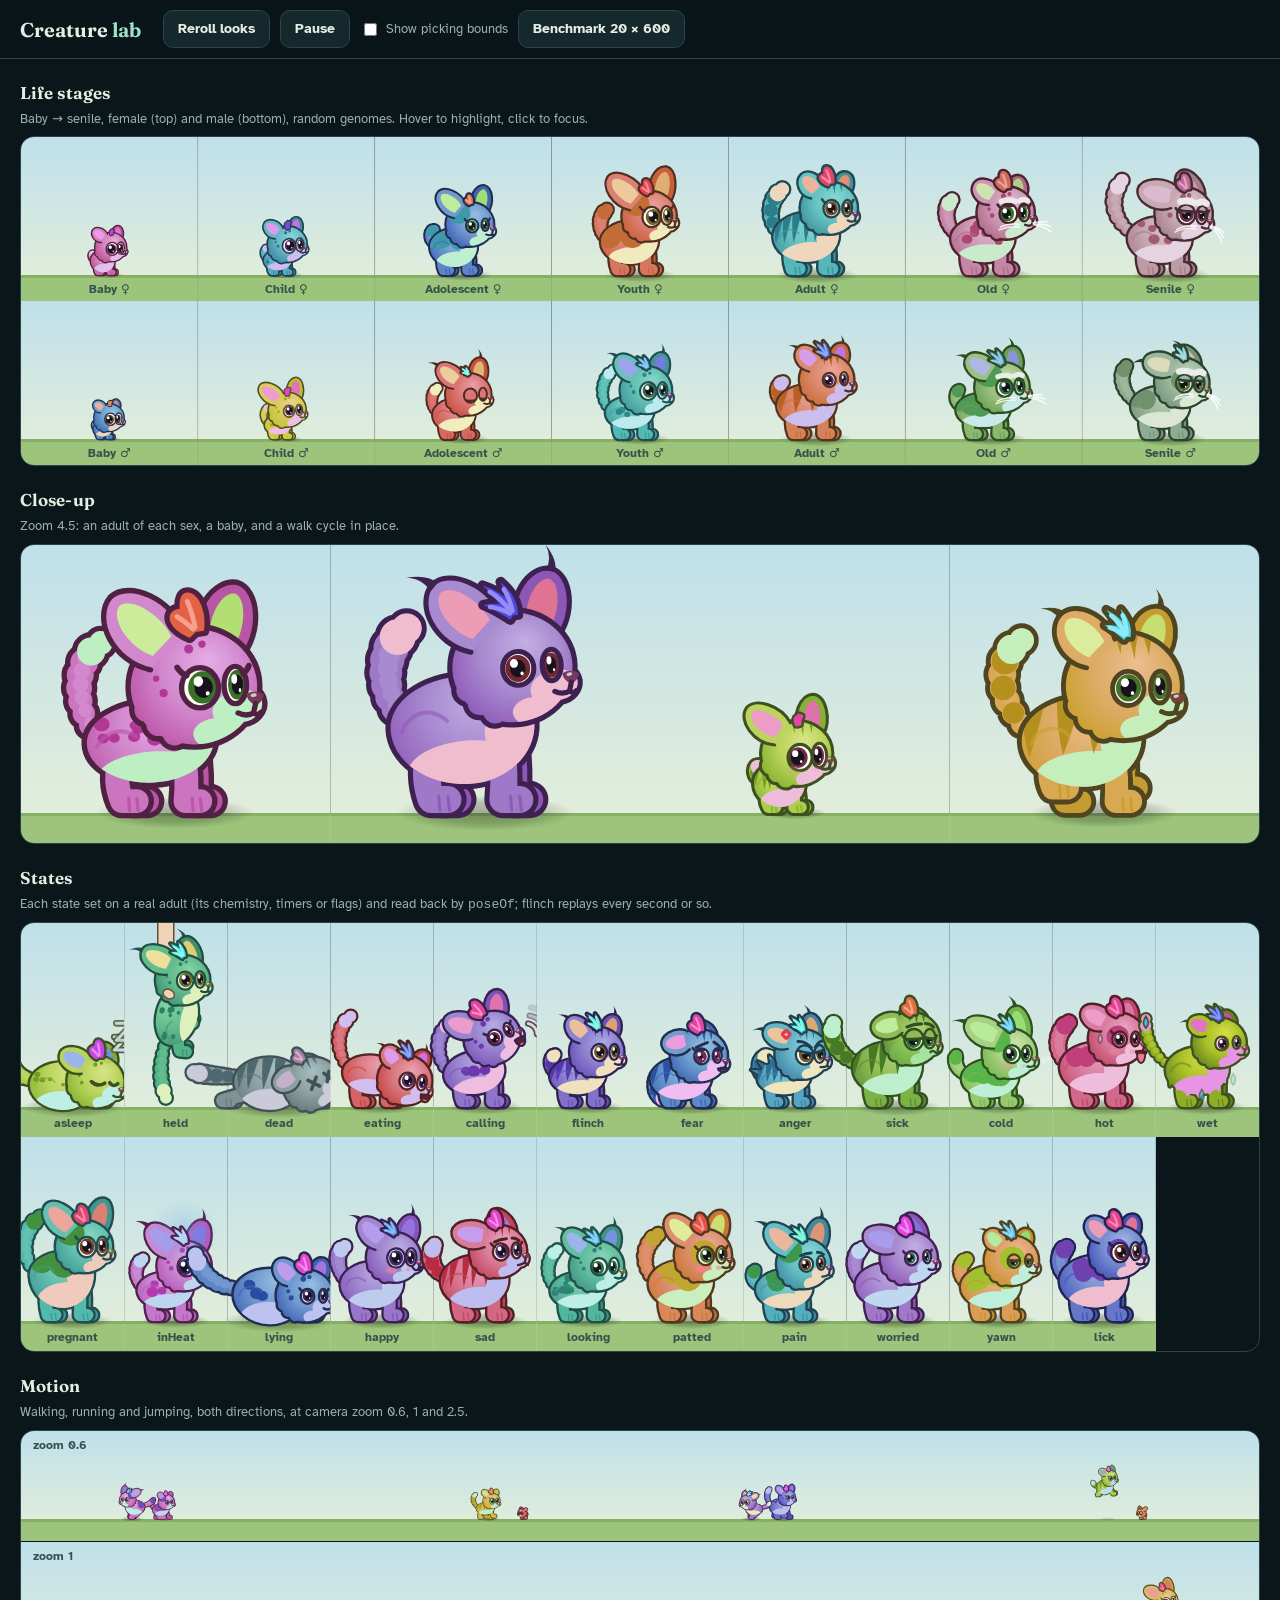
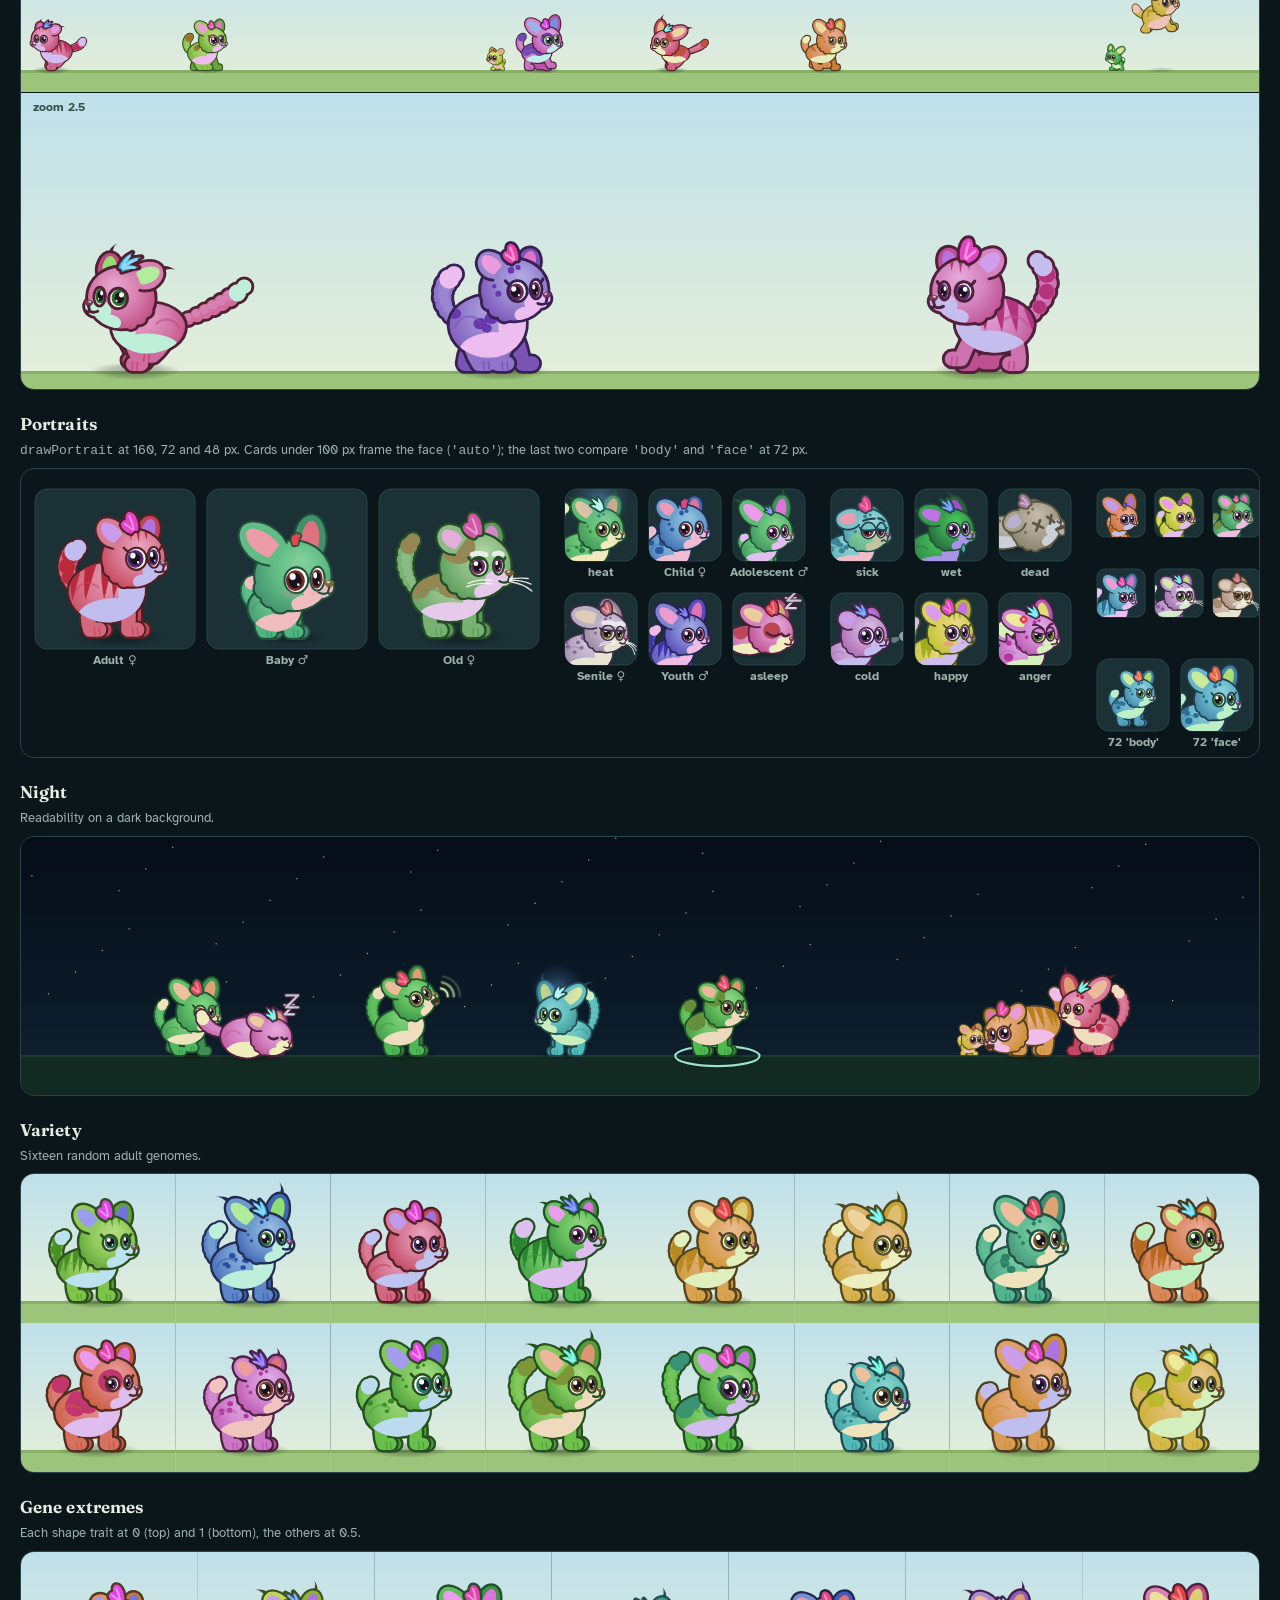
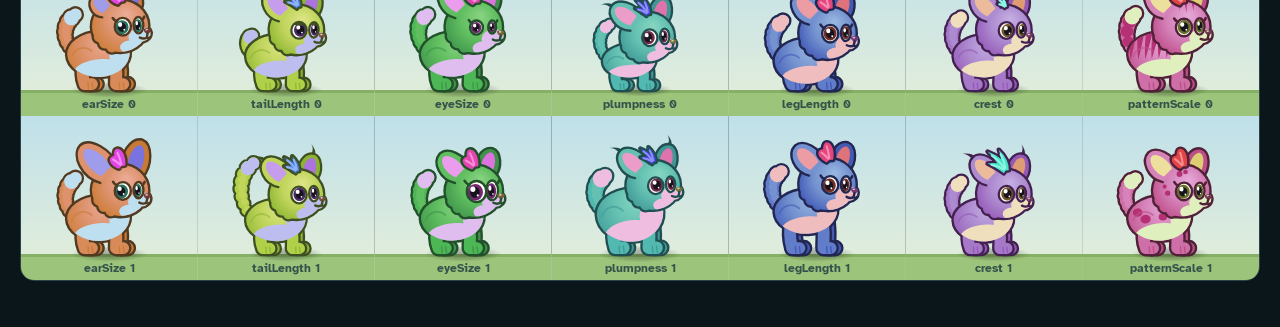
==== dev/creature-lab.html @ 2ae12dba "Run the dev labs on the game's own world, creatures and scripts, and delete the mock world and mock " ====
<!DOCTYPE html>
<html lang="en">
<head>
  <meta charset="UTF-8" />
  <meta name="viewport" content="width=device-width, initial-scale=1" />
  <title>Creature lab · SynapseCore</title>
  <link rel="preconnect" href="https://fonts.googleapis.com">
  <link rel="preconnect" href="https://fonts.gstatic.com" crossorigin>
  <link href="https://fonts.googleapis.com/css2?family=Atkinson+Hyperlegible:wght@400;700&family=Fraunces:opsz,wght@9..144,500;9..144,650&display=swap" rel="stylesheet">
  <link rel="stylesheet" href="../styles/app.css">
  <style>
    /* The app locks the page to the viewport; the lab scrolls */
    html, body { height: auto; }
    body { display: block; overflow: auto; padding: 0 0 48px; }
    .lab-head { position: sticky; top: 0; z-index: 5; display: flex; align-items: center; gap: 10px; flex-wrap: wrap;
      padding: 10px 20px; background: rgba(10, 22, 25, 0.94); border-bottom: 1px solid var(--line); }
    .lab-head h1 { font-family: var(--display); font-weight: 650; font-size: 20px; margin: 0 12px 0 0; }
    .lab-head h1 span { color: var(--accent); }
    .lab-head label { display: flex; align-items: center; gap: 6px; font-size: 13px; color: var(--muted); }
    #benchOut { font: 12.5px/1.3 var(--mono); color: var(--accent); }
    main { max-width: 1400px; margin: 0 auto; padding: 0 20px; }
    section { margin-top: 22px; }
    section h2 { font-size: 17px; margin-bottom: 4px; }
    section p { margin: 0 0 8px; color: var(--muted); font-size: 13px; }
    canvas.scene { display: block; width: 100%; border-radius: var(--r-md); border: 1px solid var(--line); touch-action: none; }
    #stages { height: 330px; }
    #closeup { height: 300px; }
    #states { height: 430px; }
    #motion { height: 560px; }
    #portraits { height: 290px; }
    #night { height: 260px; }
    #variety { height: 300px; }
    #extremes { height: 330px; }
  </style>
</head>
<body>
  <header class="lab-head">
    <h1>Creature <span>lab</span></h1>
    <button class="btn" id="rerollBtn">Reroll looks</button>
    <button class="btn" id="pauseBtn" aria-pressed="false">Pause</button>
    <label><input type="checkbox" id="boundsChk"> Show picking bounds</label>
    <button class="btn" id="benchBtn">Benchmark 20 × 600</button>
    <span id="benchOut"></span>
  </header>
  <main>
    <section>
      <h2>Life stages</h2>
      <p>Baby → senile, female (top) and male (bottom), random genomes. Hover to highlight, click to focus.</p>
      <canvas class="scene" id="stages"></canvas>
    </section>
    <section>
      <h2>Close-up</h2>
      <p>Zoom 4.5: an adult of each sex, a baby, and a walk cycle in place.</p>
      <canvas class="scene" id="closeup"></canvas>
    </section>
    <section>
      <h2>States</h2>
      <p>Each state set on a real adult (its chemistry, timers or flags) and read back by <code>poseOf</code>; flinch replays every second or so.</p>
      <canvas class="scene" id="states"></canvas>
    </section>
    <section>
      <h2>Motion</h2>
      <p>Walking, running and jumping, both directions, at camera zoom 0.6, 1 and 2.5.</p>
      <canvas class="scene" id="motion"></canvas>
    </section>
    <section>
      <h2>Portraits</h2>
      <p><code>drawPortrait</code> at 160, 72 and 48 px. Cards under 100 px frame the face (<code>'auto'</code>); the last two compare <code>'body'</code> and <code>'face'</code> at 72 px.</p>
      <canvas class="scene" id="portraits"></canvas>
    </section>
    <section>
      <h2>Night</h2>
      <p>Readability on a dark background.</p>
      <canvas class="scene" id="night"></canvas>
    </section>
    <section>
      <h2>Variety</h2>
      <p>Sixteen random adult genomes.</p>
      <canvas class="scene" id="variety"></canvas>
    </section>
    <section>
      <h2>Gene extremes</h2>
      <p>Each shape trait at 0 (top) and 1 (bottom), the others at 0.5.</p>
      <canvas class="scene" id="extremes"></canvas>
    </section>
  </main>

  <!-- The same src/ scripts as index.html, in the same order (keep the two lists in step); the lab
       needs none of the ui scripts -->
  <script src="../src/core/evo.js"></script>
  <script src="../src/core/clock.js"></script>
  <script src="../src/core/diffusion.js"></script>
  <script src="../src/sim/constants.js"></script>
  <script src="../src/sim/genome.js"></script>
  <script src="../src/sim/biochem.js"></script>
  <script src="../src/sim/brain.js"></script>
  <script src="../src/sim/founder.js"></script>
  <script src="../src/sim/founder-brain.js"></script>
  <script src="../src/sim/founder-chem.js"></script>
  <script src="../src/sim/creature.js"></script>
  <script src="../src/sim/world.js"></script>
  <script src="../src/audio/synth.js"></script>
  <script src="../src/render/theme.js"></script>
  <script src="../src/render/canvas.js"></script>
  <script src="../src/render/pose.js"></script>
  <script src="../src/render/creature-art.js"></script>
  <script src="../src/render/season.js"></script>
  <script src="../src/render/sky.js"></script>
  <script src="../src/render/item-art.js"></script>
  <script src="../src/render/painters/palette.js"></script>
  <script src="../src/render/painters/terrain.js"></script>
  <script src="../src/render/painters/plants.js"></script>
  <script src="../src/render/painters/rocks.js"></script>
  <script src="../src/render/water.js"></script>
  <script src="../src/render/weather.js"></script>
  <script src="../src/render/hand-art.js"></script>
  <script src="../src/render/cues.js"></script>
  <script src="../src/render/world-view.js"></script>
  <script src="../src/render/brain-view.js"></script>
  <script src="creature-lab.js"></script>
</body>
</html>
---- styles/app.css ----
/* ===== Tokens: colour always means the same thing (map, bars, brain) =====
   The canvas renderers read these same variables at start-up (Evo.theme), so a colour
   changed here changes everywhere. */
:root {
  --pond: #0f1e22; --pond-deep: #0a1619; --panel: #15282c; --panel-raised: #1b3136;
  --line: #29444a; --text: #e6ede3; --muted: #9ab0aa; --faint: #6b837e; --accent: #9be3c8;
  --fruit: #f0605d; --grain: #e8a33d; --water: #3fc1d9; --protein: #7bc96f; --fat: #d9b26a;
  --grub: #d9c38a; --carrion: #8f8a84; --mimic-spot: #581c87; --alarm: #fb923c;
  --energy: #f5c542; --toxin: #a77bf3; --injury: #e86fa8; --joy: #ffb86b; --stress: #f0607a;
  --bored: #7aa7f0; --female: #ec6fa8; --male: #6aa8f0; --gas: #e2e8f0; --pulse: #fde68a; --copy: #c4b5fd;
  --ui: 'Atkinson Hyperlegible', system-ui, -apple-system, 'Segoe UI', sans-serif;
  --display: 'Fraunces', Georgia, 'Times New Roman', serif;
  --mono: ui-monospace, 'SF Mono', Menlo, Consolas, monospace;
  --lab-w: clamp(380px, 34vw, 520px); --peek: 70px; --lab-anim: .34s; --ease: cubic-bezier(.22,.8,.24,1);
  --r-sm: 8px; --r-md: 14px;
  padding-top: env(safe-area-inset-top, 0px); padding-bottom: env(safe-area-inset-bottom, 0px); background: var(--pond-deep);
}
* { box-sizing: border-box; }
html { height: 100%; scroll-padding-top: env(safe-area-inset-top, 0px); }
body { height: 100%; margin: 0; display: flex; flex-direction: column; overflow: hidden;
  background: var(--pond-deep); color: var(--text); font: 400 14px/1.45 var(--ui); -webkit-font-smoothing: antialiased; }
button { font: inherit; color: inherit; background: none; border: 0; cursor: pointer; }
button:focus-visible, [tabindex]:focus-visible { outline: 2px solid var(--accent); outline-offset: 2px; }
h2, h3 { font-family: var(--display); font-weight: 650; margin: 0; letter-spacing: 0.005em; }
.muted { color: var(--muted); }
.hidden { display: none !important; }

/* ===== Header ===== */
.topbar { height: 50px; flex: 0 0 auto; display: flex; align-items: center; gap: 12px; padding: 0 14px;
  background: var(--pond-deep); border-bottom: 1px solid var(--line); }
.wordmark { font-family: var(--display); font-weight: 650; font-size: 21px; letter-spacing: 0.01em; white-space: nowrap; }
.wordmark span { color: var(--accent); }
.status { display: flex; gap: 6px; margin-left: auto; overflow: hidden; }
.chip { font-size: 12.5px; padding: 3px 9px; border-radius: 999px; background: var(--panel); border: 1px solid var(--line); white-space: nowrap; color: var(--muted); }
.chip b { color: var(--text); font-weight: 700; }
.icon-btn { width: 38px; height: 38px; border-radius: 10px; display: grid; place-items: center; font-size: 17px; }
.icon-btn:hover { background: var(--panel); }

/* ===== Stage: the map always fills it; the lab docks, slides or sheets ===== */
#stage { position: relative; flex: 1 1 auto; min-height: 0; display: flex; overflow: hidden; }
#arena { position: relative; flex: 1 1 auto; min-width: 0; min-height: 0; overflow: hidden; background: #0b1a24; }
#worldCanvas { position: absolute; inset: 0; width: 100%; height: 100%; display: block; touch-action: none; cursor: none; }
@media (hover: none) { #worldCanvas { cursor: default; } }

.float { position: absolute; z-index: 10; background: rgba(15, 30, 34, 0.9); border: 1px solid var(--line);
  border-radius: var(--r-md); backdrop-filter: blur(6px); -webkit-backdrop-filter: blur(6px); }

/* Bars: the same everywhere (card, body, brain) */
.track { height: 6px; border-radius: 3px; background: rgba(255,255,255,0.08); overflow: hidden; }
.fill { height: 100%; width: 0; border-radius: 3px; transition: width 0.25s linear; }

/* Creature card */
#creatureCard { top: 10px; left: 10px; width: min(288px, calc(100% - 20px)); padding: 8px 10px 10px; }
.card-top { position: relative; display: flex; align-items: center; gap: 10px; padding-right: 24px; }
#portrait { width: 68px; height: 68px; flex: 0 0 auto; border-radius: 12px;
  background: radial-gradient(90% 90% at 50% 35%, #29434a 0%, #16292e 100%); }
.card-id { min-width: 0; flex: 1 1 auto; }
.card-name-row { display: flex; align-items: baseline; gap: 6px; }
.sex-glyph { font-weight: 700; font-size: 15px; line-height: 1; }
.card-title { font-family: var(--display); font-weight: 650; font-size: 18px; white-space: nowrap; overflow: hidden; text-overflow: ellipsis; }
.card-sub { font-size: 12px; color: var(--muted); white-space: nowrap; overflow: hidden; text-overflow: ellipsis; }
.doing { font-size: 13px; line-height: 1.3; color: var(--accent); margin-top: 2px; }
.icon-btn.small { width: 30px; height: 30px; align-self: flex-start; }
#cardToggle { position: absolute; top: -4px; right: -8px; width: 36px; height: 36px; }
/* Needs and recent events: small chips under the name, visible even when the card is folded */
.card-needs, .card-events { display: flex; flex-wrap: wrap; gap: 4px; margin-top: 7px; }
.card-needs:empty, .card-events:empty, .empty-card .card-needs, .empty-card .card-events { display: none; }
.card-events { margin-top: 4px; }
.need, .event { display: inline-flex; align-items: center; gap: 4px; font-size: 12px; line-height: 1; padding: 4px 8px 4px 6px;
  border-radius: 999px; background: var(--panel-raised); border: 1px solid var(--line); white-space: nowrap; }
.need.strong { border-color: var(--alarm); color: #ffe3cc; }
.need.calm { color: var(--muted); }
.event { font-size: 11.5px; color: var(--muted); background: transparent; border-style: dashed; }
.card-more { margin-top: 8px; padding-top: 8px; border-top: 1px solid var(--line); display: grid; gap: 9px; }
#creatureCard.collapsed .card-more { display: none; }
#creatureCard.empty-card .card-more { display: none; }
.chev { display: inline-block; transition: transform 0.2s; color: var(--faint); }
#creatureCard.collapsed .chev { transform: rotate(-90deg); }
.compact-bars .bar { grid-template-columns: 104px 1fr 30px; font-size: 12.5px; }
.compact-bars .bar .track { height: 6px; }
.btn.small { height: 32px; padding: 0 12px; font-size: 13px; }
.btn[aria-pressed="true"] { border-color: var(--accent); color: var(--accent); }

/* Everyone, one tap away */
#strip { top: 10px; left: 50%; transform: translateX(-50%); display: flex; gap: 4px; padding: 4px; max-width: calc(100% - 640px);
  overflow-x: auto; scrollbar-width: none; }
#strip:empty { display: none; }
#strip::-webkit-scrollbar { display: none; }
.avatar { position: relative; flex: 0 0 auto; width: 40px; height: 40px; border-radius: 50%; padding: 2px; background: #16292e;
  box-shadow: inset 0 0 0 2px color-mix(in srgb, var(--ring) 45%, transparent); }
.avatar canvas { width: 34px; height: 34px; display: block; border-radius: 50%; margin: 1px; }
.avatar .badge { position: absolute; right: -2px; bottom: -2px; font-size: 12px; line-height: 1; pointer-events: none;
  filter: drop-shadow(0 1px 1px rgba(0,0,0,0.6)); }
.avatar[aria-current="true"] { box-shadow: inset 0 0 0 2px var(--ring), 0 0 0 2px rgba(155, 227, 200, 0.35); }

/* Event log */
#log { position: absolute; left: 10px; bottom: 76px; z-index: 9; display: flex; flex-direction: column-reverse; gap: 4px;
  max-width: min(360px, calc(100% - 20px)); pointer-events: none; }
.log-line { pointer-events: auto; text-align: left; font-size: 13px; padding: 5px 10px; border-radius: 10px; background: rgba(15, 30, 34, 0.82);
  border: 1px solid var(--line); color: var(--text); transition: opacity 1s; width: fit-content; }
.log-line.fading { opacity: 0; }
button.log-line:hover { border-color: var(--muted); }

/* Playback */
#playback { top: 10px; right: 10px; display: flex; align-items: center; gap: 2px; padding: 4px; }
.seg { min-width: 38px; height: 34px; padding: 0 9px; border-radius: 9px; font-size: 13px; color: var(--muted); }
.seg[aria-pressed="true"] { background: var(--panel-raised); color: var(--text); font-weight: 700; }
.seg:hover { color: var(--text); }
.divider { width: 1px; height: 20px; background: var(--line); margin: 0 3px; flex: 0 0 auto; }

/* Toolbar */
#toolbar { left: 50%; bottom: 10px; transform: translateX(-50%); max-width: calc(100% - 20px); padding: 5px; }
#toolTray { display: flex; align-items: flex-end; gap: 3px; overflow-x: auto; scrollbar-width: none; }
#toolTray::-webkit-scrollbar { display: none; }
.tool { flex: 0 0 auto; display: flex; flex-direction: column; align-items: center; justify-content: center; gap: 1px; width: 54px; height: 52px;
  border-radius: 11px; font-size: 11.5px; color: var(--muted); border: 1px solid transparent; }
.tool:hover { color: var(--text); background: var(--panel); }
.tool[aria-pressed="true"] { color: var(--text); background: var(--panel-raised); border-color: var(--accent); }
.tool-icon { font-size: 19px; line-height: 24px; height: 24px; }
.tool-art { width: 22px; height: 22px; }
.tool-text { white-space: nowrap; }
/* Tool groups: a caption over each group; on narrow screens a group (other than the hand) folds
   into one button that opens its tools in a flyout above the tray */
.tool-group { display: flex; flex-direction: column; align-items: center; gap: 1px; flex: 0 0 auto; }
.tool-group + .tool-group { border-left: 1px solid var(--line); padding-left: 4px; margin-left: 1px; }
.group-label { font-size: 10px; line-height: 12px; letter-spacing: 0.04em; text-transform: uppercase; color: var(--faint); }
.group-items { display: flex; gap: 3px; }
.group-toggle { display: none; }
.compact #toolTray { overflow: visible; justify-content: center; }
.compact #toolbar { width: calc(100% - 20px); }
.compact .group-label { display: none; }
.compact .group-toggle { display: flex; }
.compact .tool-group[data-group="hand"] .group-items { display: flex; }
.compact .tool-group:not([data-group="hand"]) .group-items { display: none; position: absolute; left: 0; right: 0; bottom: calc(100% + 6px);
  flex-wrap: wrap; justify-content: center; padding: 5px; background: var(--panel); border: 1px solid var(--line); border-radius: var(--r-md);
  box-shadow: 0 8px 24px rgba(0,0,0,0.4); }
.compact .tool-group.open .group-items { display: flex; }
.compact .tool-group.open .group-toggle { background: var(--panel); color: var(--text); }

#labOpenBtn { display: none; position: absolute; right: 0; top: 50%; transform: translateY(-50%); z-index: 12;
  padding: 14px 8px; border-radius: 12px 0 0 12px; background: var(--panel); border: 1px solid var(--line); border-right: 0;
  writing-mode: vertical-rl; font-weight: 700; font-size: 13px; color: var(--accent); }

/* ===== Lab panel ===== */
#labPanel { display: flex; flex-direction: column; background: var(--panel); z-index: 40; overflow: hidden;
  transition: transform var(--lab-anim) var(--ease), width var(--lab-anim) var(--ease), height var(--lab-anim) var(--ease); }
#labInner { flex: 1 1 auto; min-height: 0; display: flex; flex-direction: column; }
#sheetHandle { display: none; }
[data-layout="desktop"] #labPanel { position: relative; width: var(--lab-w); flex: 0 0 auto; border-left: 1px solid var(--line); }
[data-layout="desktop"] #labInner { width: var(--lab-w); height: 100%; }
[data-layout="desktop"]:not(.lab-open) #labPanel { width: 0; border-left-width: 0; }
[data-layout="drawer"] #labPanel { position: absolute; top: 0; right: 0; bottom: 0; width: min(430px, 90vw);
  border-left: 1px solid var(--line); box-shadow: -16px 0 40px rgba(0,0,0,0.5); transform: translateX(102%); }
[data-layout="drawer"].lab-open #labPanel { transform: none; }
[data-layout="sheet"] #labPanel { position: absolute; left: 0; right: 0; bottom: 0; height: var(--peek);
  border-top: 1px solid var(--line); border-radius: 18px 18px 0 0; box-shadow: 0 -14px 36px rgba(0,0,0,0.55); }
[data-layout="sheet"][data-sheet="half"] #labPanel { height: 55%; }
[data-layout="sheet"][data-sheet="full"] #labPanel { height: 92%; }
[data-layout="sheet"] #labPanel.dragging { transition: none; }
[data-layout="sheet"] #sheetHandle { display: flex; justify-content: center; align-items: center; height: 22px; flex: 0 0 auto; cursor: grab; touch-action: none; }
#sheetHandle span { width: 42px; height: 5px; border-radius: 3px; background: var(--line); }
[data-layout="sheet"] #toolbar { bottom: calc(var(--peek) + 8px); }
[data-layout="sheet"] #log { bottom: calc(var(--peek) + 74px); }
[data-layout="desktop"]:not(.lab-open) #labOpenBtn, [data-layout="drawer"]:not(.lab-open) #labOpenBtn { display: block; }
[data-layout="sheet"]:not(.lab-open) #labCloseBtn { visibility: hidden; }
@media (prefers-reduced-motion: reduce) { #labPanel, .fill, .chev { transition: none; } }

.tabs { flex: 0 0 auto; display: flex; align-items: center; gap: 2px; padding: 4px 6px; border-bottom: 1px solid var(--line); }
.tab { flex: 1 1 0; height: 40px; border-radius: 10px; font-size: 14px; color: var(--muted); display: flex; align-items: center; justify-content: center; gap: 6px; }
.tab[aria-selected="true"] { color: var(--text); background: var(--panel-raised); font-weight: 700; }
#labCloseBtn { flex: 0 0 40px; }

.deck { flex: 1 1 auto; min-height: 0; overflow-y: auto; padding: 14px 14px 28px; display: grid; align-content: start; gap: 18px; }
.deck-intro h2 { font-size: 22px; }
.deck-intro p { margin: 3px 0 0; color: var(--muted); font-size: 13.5px; max-width: 60ch; }
section.block { display: grid; gap: 8px; }
section.block > h3 { font-size: 16px; }
.note { font-size: 12.5px; color: var(--faint); margin: 0; }
.empty { font-size: 13px; color: var(--muted); padding: 10px 0; }

/* Brain */
.mind { background: var(--panel-raised); border-radius: var(--r-md); padding: 8px 12px; }
.mind-row { display: grid; grid-template-columns: 92px 1fr; gap: 10px; align-items: baseline; font-size: 13px; padding: 4px 0; border-bottom: 1px solid rgba(41,68,74,0.5); }
.mind-row:last-child { border-bottom: 0; }
.mind-k { color: var(--faint); font-size: 12.5px; }
.mind-v { min-width: 0; }
.mind-v b { color: var(--accent); }
.mind-row.dreaming .mind-v b { color: var(--copy); }
.mind-row.alert .mind-k, .mind-row.alert .mind-v b { color: var(--stress); }
.mind-meter { display: grid; grid-template-columns: 70px 1fr; gap: 10px; align-items: center; }
.brain-tools { display: flex; gap: 8px; flex-wrap: wrap; align-items: center; margin-bottom: -8px; }
.seg-group { display: flex; gap: 2px; padding: 2px; border-radius: 10px; background: var(--panel); border: 1px solid var(--line); }
.brain-tools > .seg-btn { border: 1px solid var(--line); margin-left: auto; }
.seg-btn { height: 30px; padding: 0 11px; border-radius: 8px; font-size: 13px; color: var(--muted); }
.seg-btn[aria-pressed="true"] { background: var(--panel-raised); color: var(--text); font-weight: 700; }
.seg-btn:hover { color: var(--text); }
.brain-frame { position: relative; height: 330px; border-radius: var(--r-md); background: var(--pond-deep); border: 1px solid var(--line); overflow: hidden; }
#brainCanvas, #scopeCanvas { width: 100%; height: 100%; display: block; touch-action: none; }
.legend { display: flex; flex-wrap: wrap; gap: 4px 14px; font-size: 12.5px; color: var(--muted); }
.legend i { display: inline-block; width: 9px; height: 9px; border-radius: 50%; margin-right: 5px; vertical-align: 0; }
.legend i.ring { background: none; border: 2px solid; width: 11px; height: 11px; vertical-align: -1px; }
.legend i.line { width: 14px; height: 3px; border-radius: 2px; vertical-align: 3px; }
#deck-brain:not(.anatomy) .anatomy-only { display: none; }
.role { margin: 0; font-size: 13px; color: var(--muted); }
.neuron-card { background: var(--panel-raised); border-radius: var(--r-md); padding: 12px; display: grid; gap: 10px; }
#neuronDetail, #regionDetail { display: grid; gap: 10px; }
.neuron-head { display: flex; align-items: baseline; gap: 8px; flex-wrap: wrap; }
.neuron-name { font-weight: 700; font-size: 15px; }
.neuron-lobe { font-size: 12.5px; color: var(--muted); }
.facts { display: flex; flex-wrap: wrap; gap: 4px 16px; font-size: 13px; color: var(--muted); }
.facts b { color: var(--text); }
.row-btns { display: flex; gap: 8px; flex-wrap: wrap; }
.btn { height: 38px; padding: 0 14px; border-radius: 10px; font-size: 13.5px; font-weight: 700; background: var(--panel); border: 1px solid var(--line); }
.btn:hover { border-color: var(--muted); }
.btn.primary { background: var(--accent); color: #0b2a22; border-color: var(--accent); }
.links { display: grid; gap: 10px; }
.link-list { display: grid; gap: 1px; }
.link-list h4 { margin: 0 0 3px; font-size: 12.5px; font-weight: 700; color: var(--muted); }
.link-list .note { padding-top: 3px; }
.link { display: grid; grid-template-columns: 1fr 64px 26px; align-items: center; gap: 8px; font-size: 12.5px; padding: 5px 4px; border-bottom: 1px solid rgba(41,68,74,0.5); text-align: left; width: 100%; border-radius: 6px; }
.link:hover { background: rgba(255,255,255,0.04); }
.link.active { background: rgba(253,230,138,0.08); }
.link .who { white-space: nowrap; overflow: hidden; text-overflow: ellipsis; }
.link .delay { color: var(--faint); text-align: right; font-variant-numeric: tabular-nums; }
.strength { height: 6px; border-radius: 3px; background: rgba(255,255,255,0.08); position: relative; overflow: hidden; }
.strength span { position: absolute; top: 0; bottom: 0; }

.learned { display: grid; gap: 6px; }
.learn-row { display: grid; grid-template-columns: 1fr 110px 96px; align-items: center; gap: 10px; font-size: 13px; }
.learn-row .verdict { font-size: 12.5px; text-align: right; color: var(--muted); white-space: nowrap; }
.centered-track { height: 8px; border-radius: 4px; background: rgba(255,255,255,0.08); position: relative; overflow: hidden; }
.centered-track::after { content: ''; position: absolute; left: 50%; top: 0; bottom: 0; width: 1px; background: var(--faint); }
.centered-track span { position: absolute; top: 0; bottom: 0; border-radius: 4px; }
.scope-frame { height: 72px; border-radius: var(--r-sm); background: var(--pond-deep); border: 1px solid var(--line); overflow: hidden; }

/* Body */
.deck-empty { margin: 14px; }
.life-line { font-size: 14px; }
.bars.two-col { grid-template-columns: 1fr 1fr; gap: 8px 18px; }
.bars.two-col .bar { grid-template-columns: 92px 1fr 30px; }
.chart-frame { height: 120px; border-radius: var(--r-sm); background: var(--pond-deep); border: 1px solid var(--line); overflow: hidden; }
.chart-frame.small { height: 80px; }
.chart-frame canvas { width: 100%; height: 100%; display: block; }
i.grown { display: inline-block; width: 7px; height: 7px; border-radius: 50%; background: var(--accent); margin-right: 5px; vertical-align: 1px; }
.life-line b { color: var(--accent); }
.bars { display: grid; gap: 9px; }
.bar { display: grid; grid-template-columns: 112px 1fr 44px; align-items: center; gap: 10px; font-size: 13px; }
.bar .num { text-align: right; font-variant-numeric: tabular-nums; }
.bar .track { height: 8px; border-radius: 4px; }
.bar .hint { grid-column: 1 / -1; font-size: 12px; color: var(--faint); margin-top: -4px; }
.urges { display: grid; grid-template-columns: 1fr 1fr; gap: 9px 16px; }
.urges .bar { grid-template-columns: 1fr 44px; }
.urges .bar .track { grid-column: 1 / -1; order: 3; }

/* Genes */
details.gene-group { background: var(--panel-raised); border-radius: var(--r-md); padding: 10px 12px; }
details.gene-group summary { cursor: pointer; font-family: var(--display); font-weight: 650; font-size: 16px; }
details.gene-group .count { font-family: var(--ui); font-weight: 400; font-size: 12.5px; color: var(--muted); margin-left: 6px; }
.genes { display: grid; gap: 1px; margin-top: 8px; max-height: 420px; overflow-y: auto; }
.gene { display: grid; grid-template-columns: 118px 1fr auto; gap: 10px; align-items: baseline; font-size: 12.5px; padding: 4px 2px;
  border-bottom: 1px solid rgba(41,68,74,0.5); }
.gene-name { color: var(--faint); }
.gene-text { color: var(--text); }
.gene.dormant .gene-text { color: var(--faint); }
.stage-tag { font-size: 11px; padding: 1px 7px; border-radius: 999px; background: rgba(155, 227, 200, 0.12); color: var(--accent); white-space: nowrap; }
.stage-tag.later { background: rgba(255,255,255,0.06); color: var(--muted); }
.traits { display: grid; grid-template-columns: 1fr 1fr; gap: 8px 16px; }
.trait { font-size: 13px; color: var(--muted); display: flex; justify-content: space-between; gap: 8px; border-bottom: 1px solid rgba(41,68,74,0.5); padding-bottom: 4px; }
.trait b { color: var(--text); font-variant-numeric: tabular-nums; }
.gene-list { display: flex; flex-wrap: wrap; gap: 6px; }
.gene-tag { font-size: 12.5px; padding: 3px 9px; border-radius: 999px; background: var(--panel-raised); }
details.dna summary { cursor: pointer; color: var(--muted); font-size: 13.5px; }
.dna-grid { font: 12px/1.7 var(--mono); margin-top: 8px; display: grid; gap: 1px; overflow-x: auto; }
.dna-row { display: flex; gap: 10px; white-space: nowrap; }
.dna-row .addr { color: var(--faint); }
.dna-row .junk { color: #3d5a58; }
.dna-row .prom { color: var(--text); text-decoration: underline; }
.dna-row .names { color: var(--muted); font-family: var(--ui); }

/* Population */
.tiles { display: grid; grid-template-columns: repeat(4, 1fr); gap: 8px; }
.tile { background: var(--panel-raised); border-radius: var(--r-sm); padding: 9px 10px; }
.tile b { display: block; font-family: var(--display); font-size: 22px; font-weight: 650; line-height: 1.1; }
.tile span { font-size: 12px; color: var(--muted); }
.roster { display: grid; gap: 2px; }
.member { display: grid; grid-template-columns: 16px 1fr auto; align-items: center; gap: 10px; padding: 8px 6px;
  border-radius: var(--r-sm); font-size: 13px; text-align: left; width: 100%; }
.member:hover:not([disabled]) { background: var(--panel-raised); }
.member[disabled] { cursor: default; opacity: 0.75; }
.member[aria-current="true"] { background: var(--panel-raised); outline: 1px solid var(--line); }
.member .meta { font-size: 12px; color: var(--muted); }
.member .num { text-align: right; font-variant-numeric: tabular-nums; }

/* Narrow screens */
.compact .wordmark { font-size: 18px; }
.compact .status .chip:nth-child(n+3) { display: none; }
.compact #creatureCard { top: 58px; }
.compact #strip { display: none; }
.compact .tool { width: 50px; }
.compact .bars.two-col { grid-template-columns: 1fr; }
@media (max-width: 1100px) { #strip { max-width: calc(100% - 330px); left: auto; right: 10px; transform: none; top: 60px; } }
.compact .tab-text { display: none; }
.compact .tab { font-size: 17px; }
@media (max-width: 420px) {
  .tiles { grid-template-columns: repeat(2, 1fr); } .learn-row { grid-template-columns: 1fr 70px 92px; }
  .gene { grid-template-columns: 96px 1fr; } .gene-tags { grid-column: 2; justify-content: flex-start; } .gene.bare { grid-template-columns: 1fr; } .gene.bare .gene-tags { grid-column: 1; }
  .mut { grid-template-columns: auto 1fr; } .mut-text, .mut-fields { grid-column: 1 / -1; }
  .mind-row { grid-template-columns: 78px 1fr; } .mind-meter { grid-template-columns: 50px 1fr; }
  .traits { grid-template-columns: 1fr; }
}

/* Toast: short messages over the map */
#toast { left: 50%; top: 58px; transform: translateX(-50%); padding: 8px 14px; font-size: 13.5px; z-index: 30; max-width: calc(100% - 20px); }
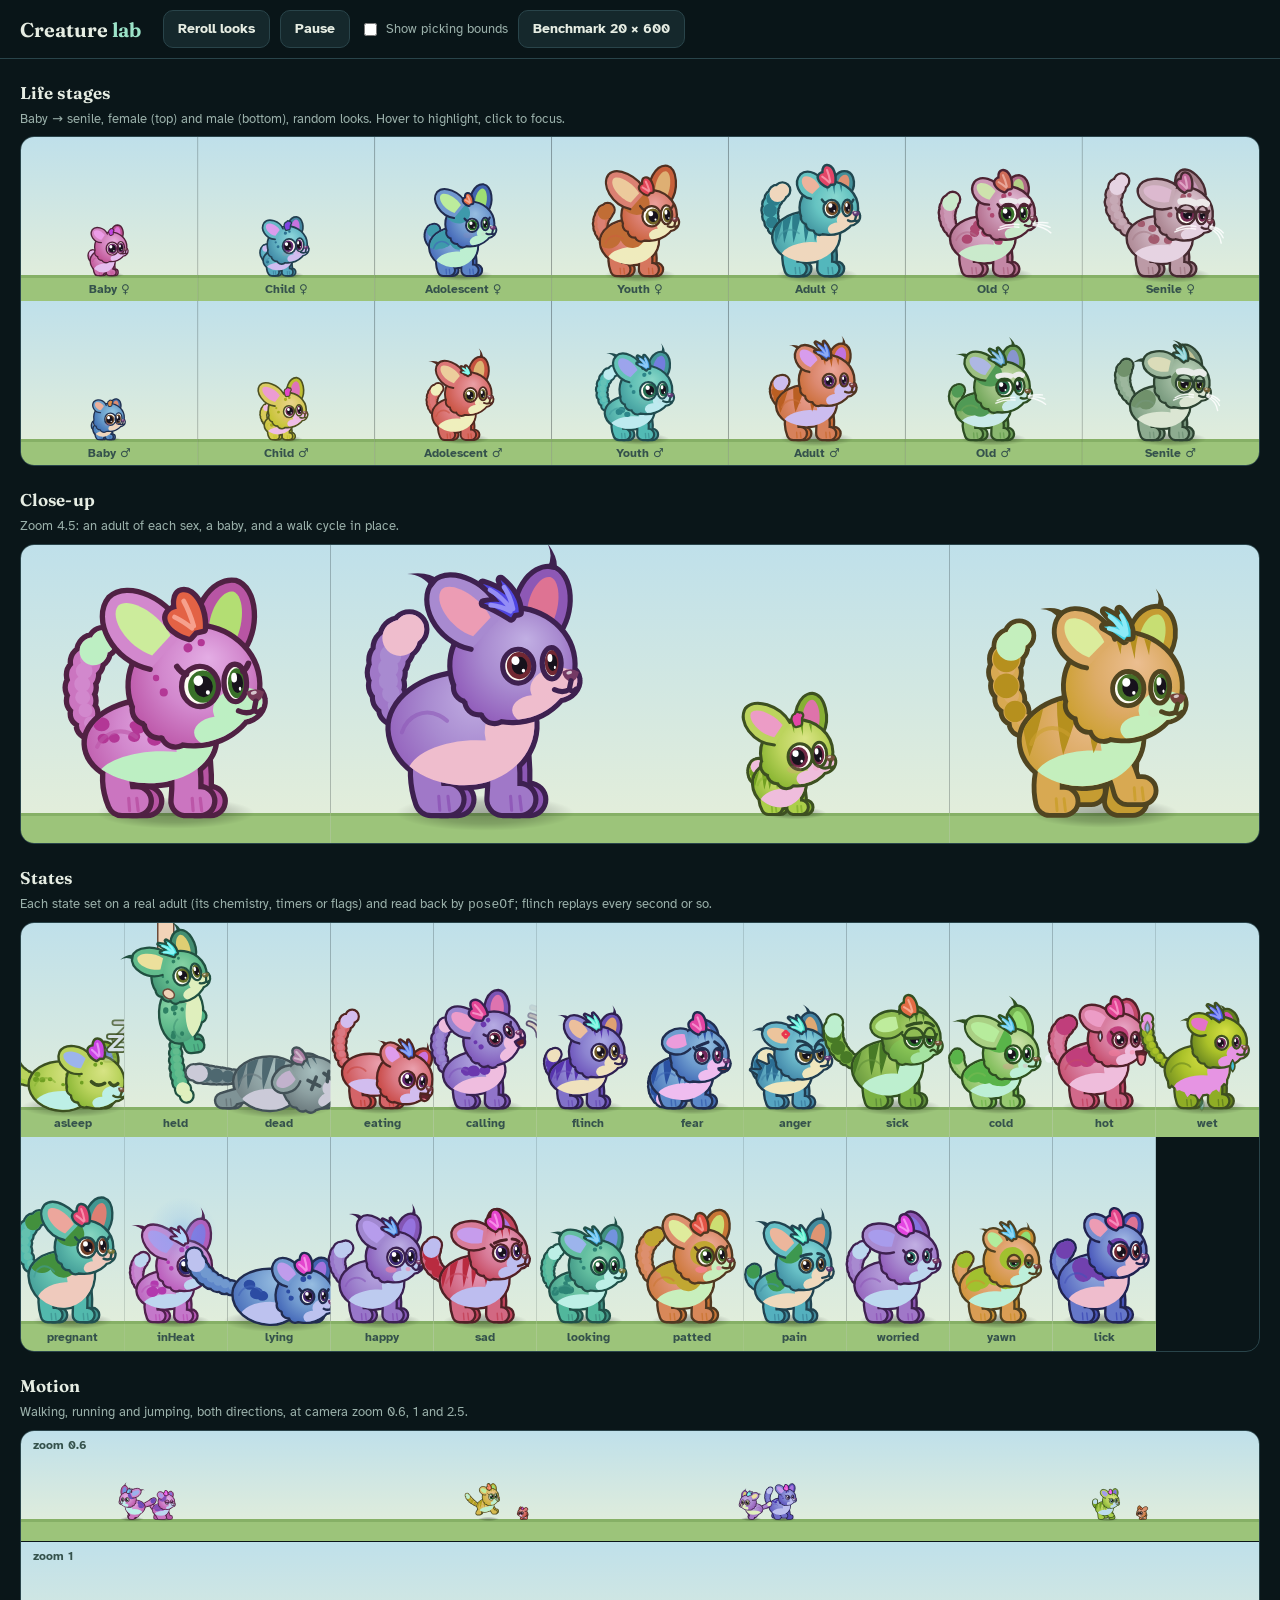
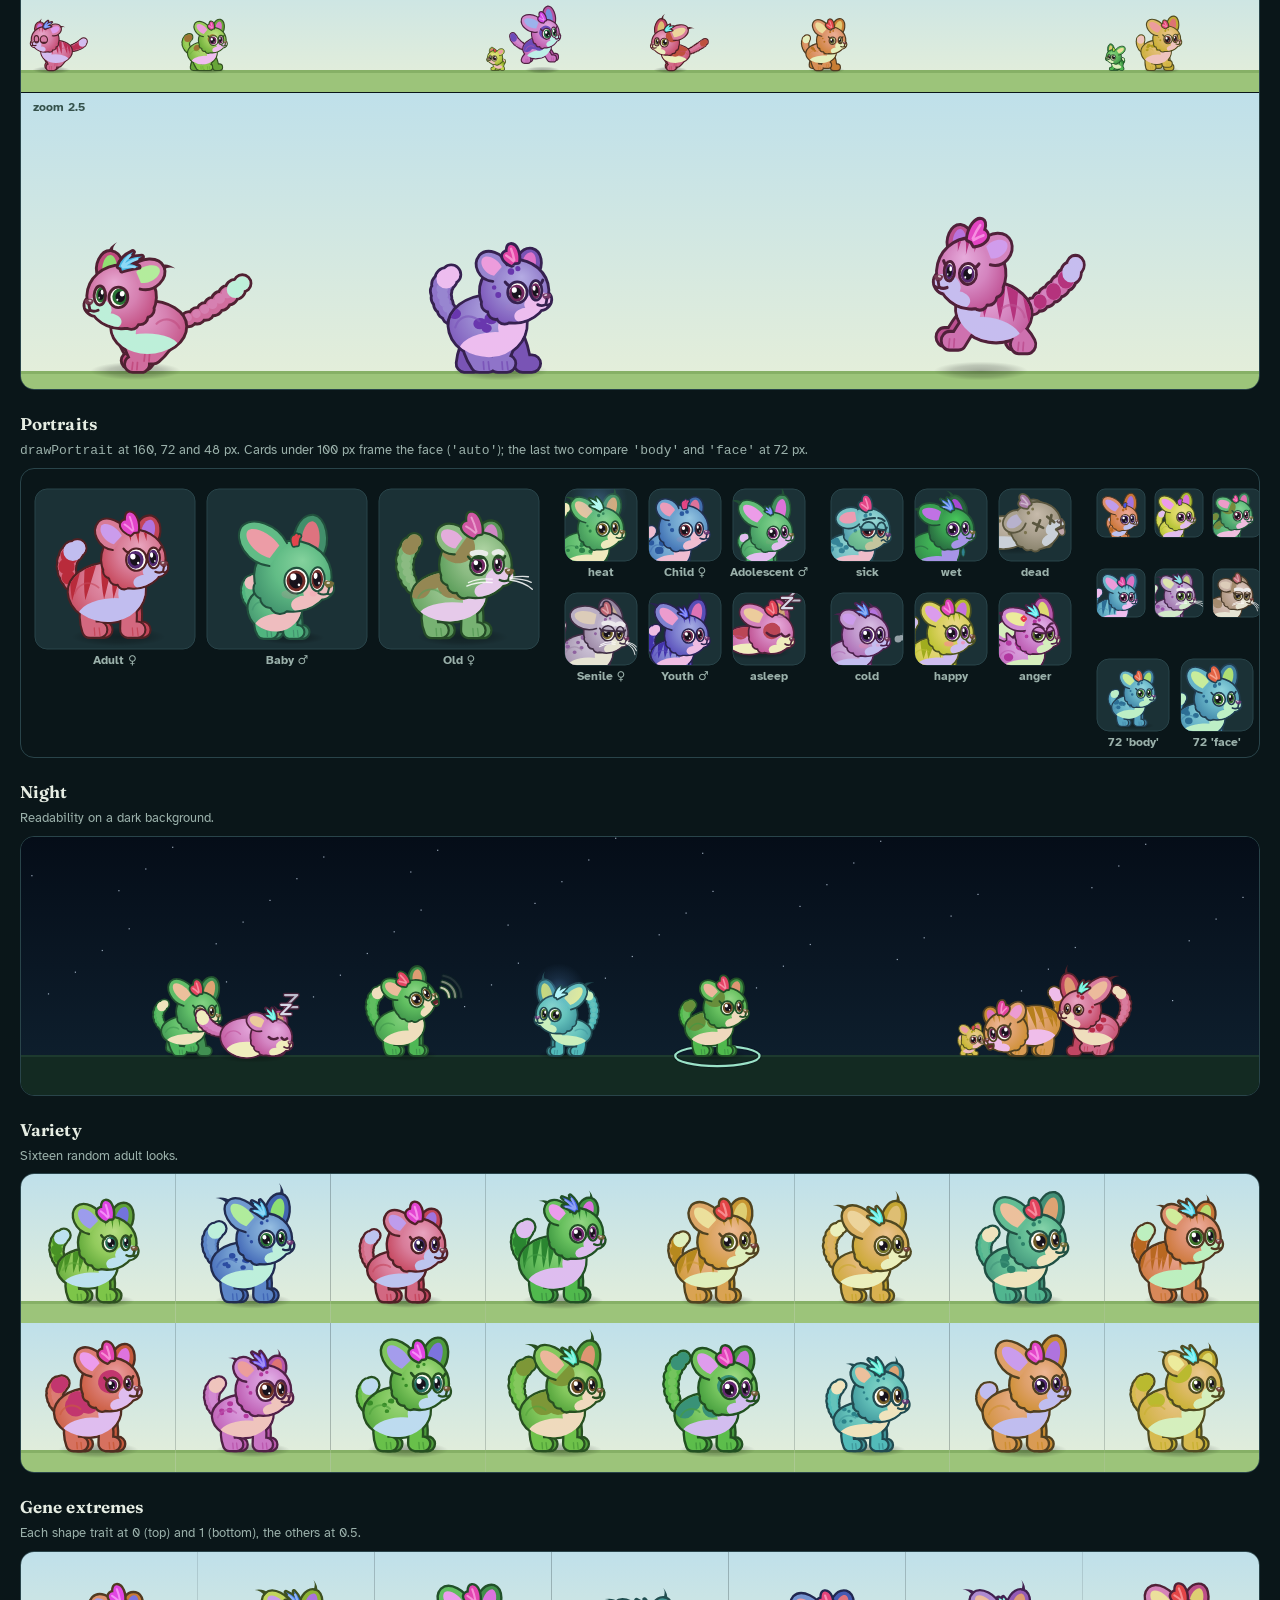
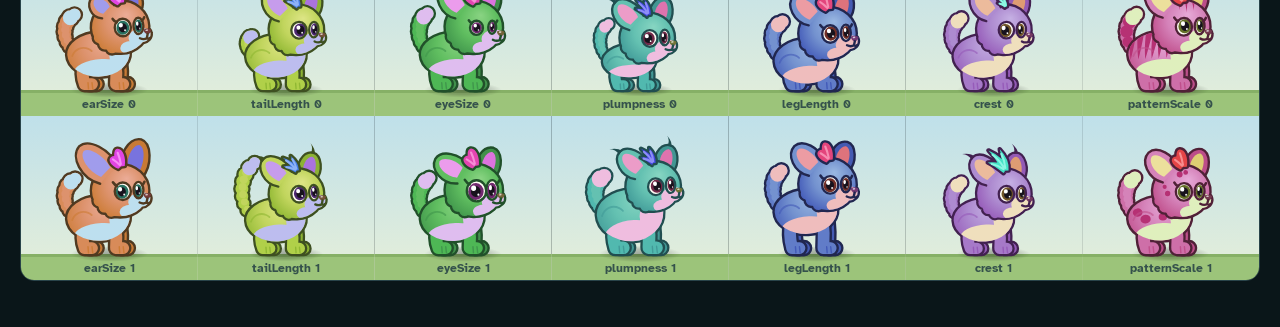
==== commit 8df2ae6c: "Small UI fixes: the gene search suggests tickled, the clock stops re-announcing itself, the hidden s" ====
--- a/dev/creature-lab.html
+++ b/dev/creature-lab.html
@@ -45,7 +45,7 @@
   <main>
     <section>
       <h2>Life stages</h2>
-      <p>Baby → senile, female (top) and male (bottom), random genomes. Hover to highlight, click to focus.</p>
+      <p>Baby → senile, female (top) and male (bottom), random looks. Hover to highlight, click to focus.</p>
       <canvas class="scene" id="stages"></canvas>
     </section>
     <section>
@@ -75,7 +75,7 @@
     </section>
     <section>
       <h2>Variety</h2>
-      <p>Sixteen random adult genomes.</p>
+      <p>Sixteen random adult looks.</p>
       <canvas class="scene" id="variety"></canvas>
     </section>
     <section>
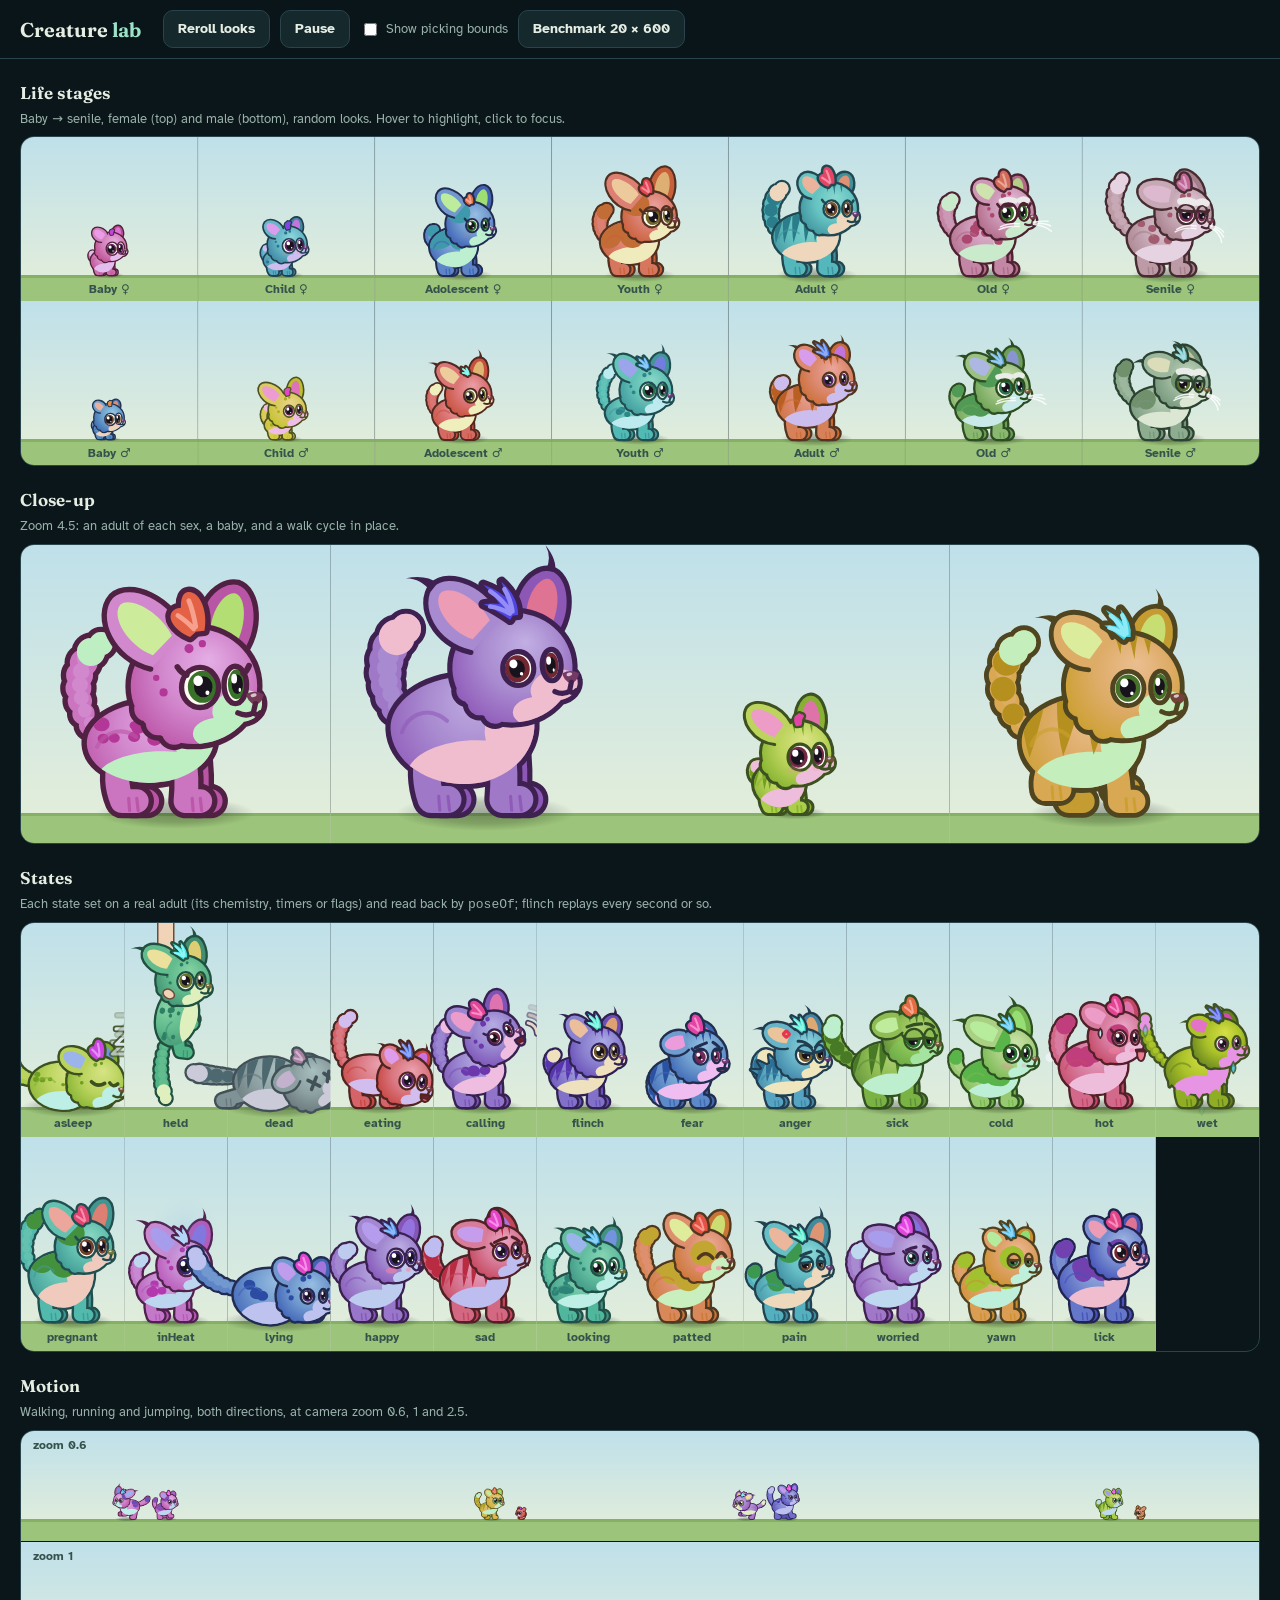
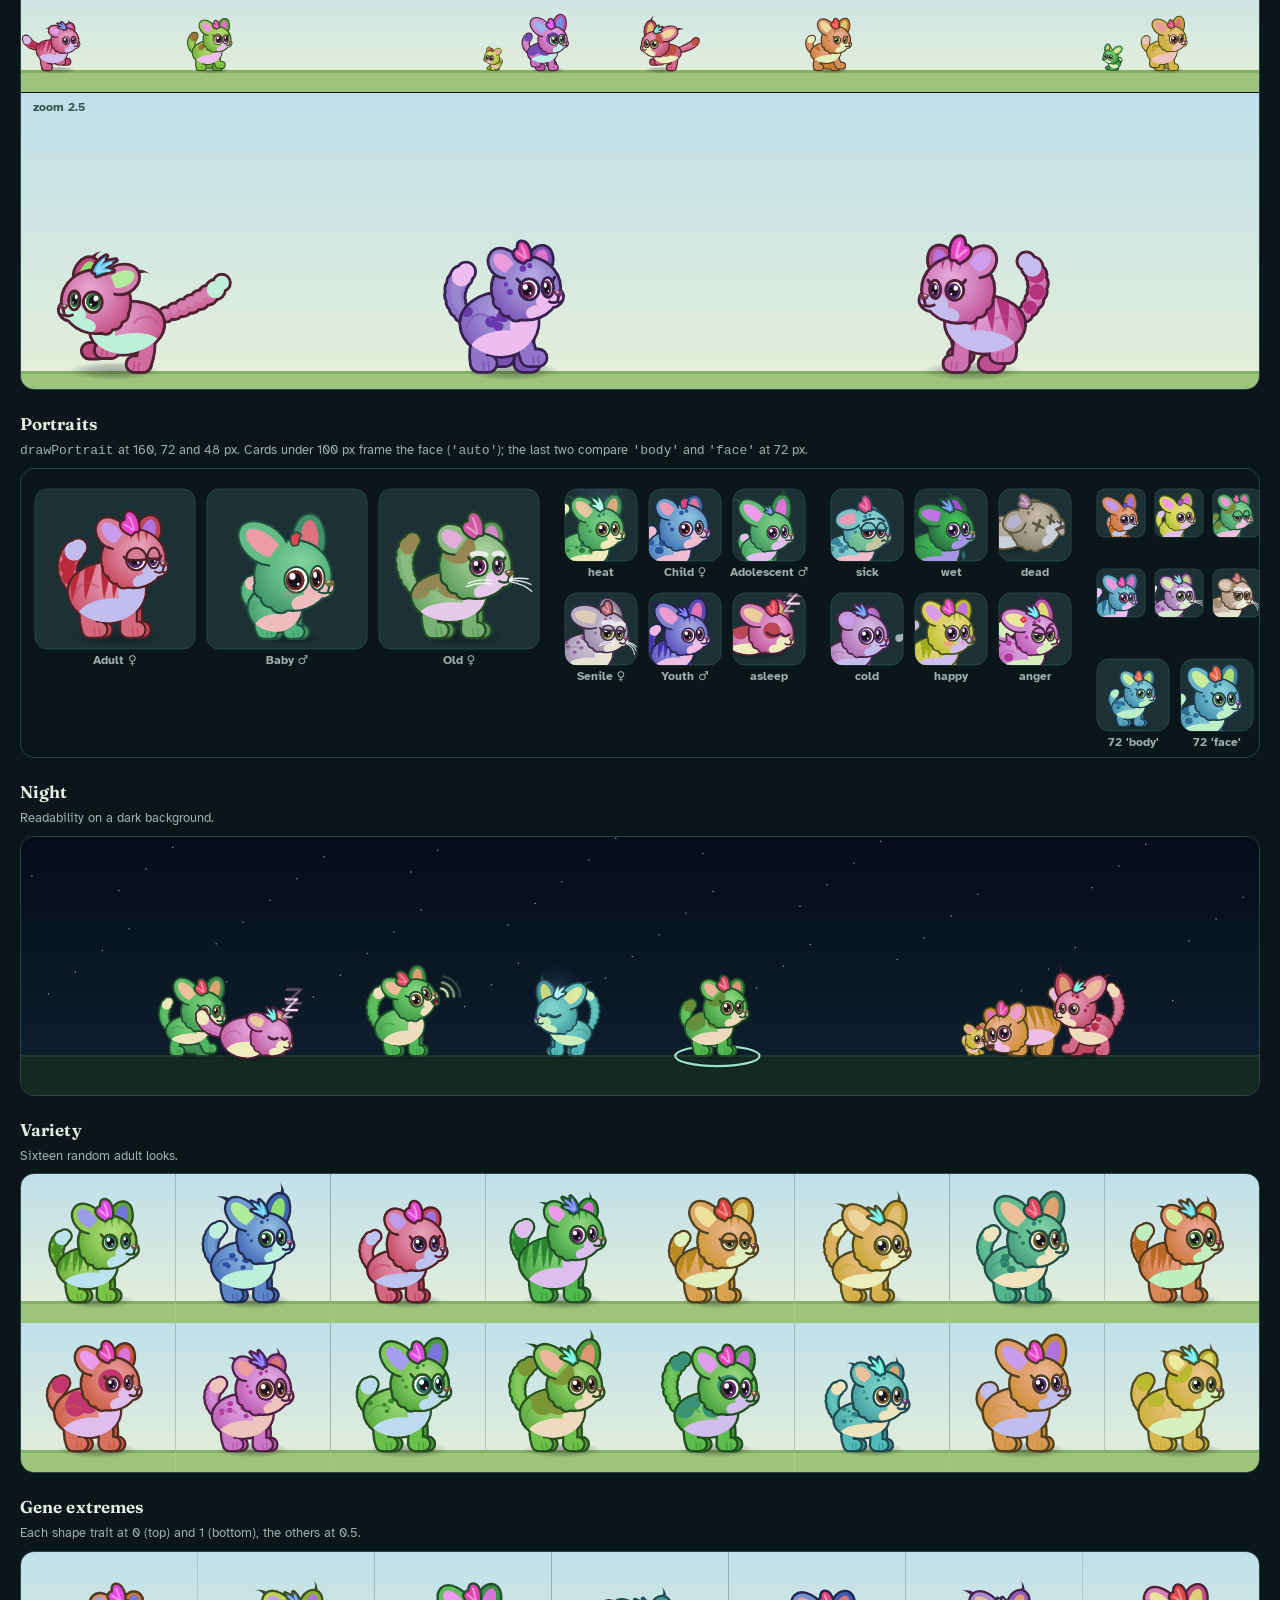
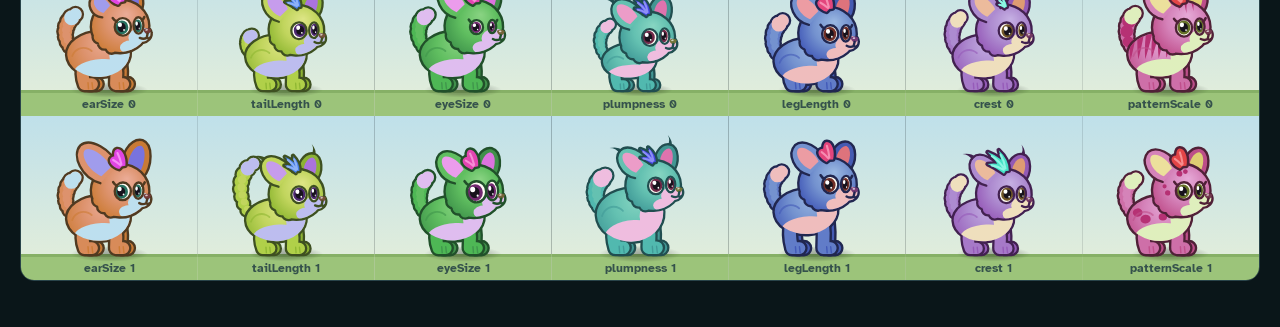
==== commit 0d5f545c: "The Family deck draws a family tree: an hourglass around the creature, with its parents and their pa" ====
--- a/dev/creature-lab.html
+++ b/dev/creature-lab.html
@@ -117,6 +117,7 @@
   <script src="../src/render/cues.js"></script>
   <script src="../src/render/world-view.js"></script>
   <script src="../src/render/brain-view.js"></script>
+  <script src="../src/render/family-view.js"></script>
   <script src="creature-lab.js"></script>
 </body>
 </html>
--- a/styles/app.css
+++ b/styles/app.css
@@ -11,8 +11,8 @@
   --ui: 'Atkinson Hyperlegible', system-ui, -apple-system, 'Segoe UI', sans-serif;
   --display: 'Fraunces', Georgia, 'Times New Roman', serif;
   --mono: ui-monospace, 'SF Mono', Menlo, Consolas, monospace;
-  --lab-w: clamp(380px, 34vw, 520px); --peek: 70px; --lab-anim: .34s; --ease: cubic-bezier(.22,.8,.24,1);
-  --r-sm: 8px; --r-md: 14px;
+  --lab-w: clamp(380px, 34vw, 520px); --peek: 70px; --sheet-half: 55%; --sheet-full: 92%; --lab-anim: .34s; --ease: cubic-bezier(.22,.8,.24,1);
+  --r-sm: 8px; --r-md: 14px; --track: rgba(255,255,255,0.08);
   padding-top: env(safe-area-inset-top, 0px); padding-bottom: env(safe-area-inset-bottom, 0px); background: var(--pond-deep);
 }
 * { box-sizing: border-box; }
@@ -38,15 +38,16 @@
 
 /* ===== Stage: the map always fills it; the lab docks, slides or sheets ===== */
 #stage { position: relative; flex: 1 1 auto; min-height: 0; display: flex; overflow: hidden; }
-#arena { position: relative; flex: 1 1 auto; min-width: 0; min-height: 0; overflow: hidden; background: #0b1a24; }
+#arena { position: relative; flex: 1 1 auto; min-width: 0; min-height: 0; overflow: hidden; background: #0b1a24;
+  container-type: inline-size; } /* the strip fits itself to the map, which the docked lab narrows */
 #worldCanvas { position: absolute; inset: 0; width: 100%; height: 100%; display: block; touch-action: none; cursor: none; }
 @media (hover: none) { #worldCanvas { cursor: default; } }
 
-.float { position: absolute; z-index: 10; background: rgba(15, 30, 34, 0.9); border: 1px solid var(--line);
+.float { position: absolute; z-index: 10; background: color-mix(in srgb, var(--pond) 90%, transparent); border: 1px solid var(--line);
   border-radius: var(--r-md); backdrop-filter: blur(6px); -webkit-backdrop-filter: blur(6px); }
 
 /* Bars: the same everywhere (card, body, brain) */
-.track { height: 6px; border-radius: 3px; background: rgba(255,255,255,0.08); overflow: hidden; }
+.track { height: 6px; border-radius: 3px; background: var(--track); overflow: hidden; }
 .fill { height: 100%; width: 0; border-radius: 3px; transition: width 0.25s linear; }
 
 /* Creature card */
@@ -91,12 +92,12 @@
 .avatar canvas { width: 34px; height: 34px; display: block; border-radius: 50%; margin: 1px; }
 .avatar .badge { position: absolute; right: -2px; bottom: -2px; font-size: 12px; line-height: 1; pointer-events: none;
   filter: drop-shadow(0 1px 1px rgba(0,0,0,0.6)); }
-.avatar[aria-current="true"] { box-shadow: inset 0 0 0 2px var(--ring), 0 0 0 2px rgba(155, 227, 200, 0.35); }
+.avatar[aria-current="true"] { box-shadow: inset 0 0 0 2px var(--ring), 0 0 0 2px color-mix(in srgb, var(--accent) 35%, transparent); }
 
 /* Event log */
 #log { position: absolute; left: 10px; bottom: 76px; z-index: 9; display: flex; flex-direction: column-reverse; gap: 4px;
   max-width: min(360px, calc(100% - 20px)); pointer-events: none; }
-.log-line { pointer-events: auto; text-align: left; font-size: 13px; padding: 5px 10px; border-radius: 10px; background: rgba(15, 30, 34, 0.82);
+.log-line { pointer-events: auto; text-align: left; font-size: 13px; padding: 5px 10px; border-radius: 10px; background: color-mix(in srgb, var(--pond) 82%, transparent);
   border: 1px solid var(--line); color: var(--text); transition: opacity 1s; width: fit-content; }
 .log-line.fading { opacity: 0; }
 button.log-line:hover { border-color: var(--muted); }
@@ -154,8 +155,8 @@
 [data-layout="drawer"].lab-open #labPanel { transform: none; }
 [data-layout="sheet"] #labPanel { position: absolute; left: 0; right: 0; bottom: 0; height: var(--peek);
   border-top: 1px solid var(--line); border-radius: 18px 18px 0 0; box-shadow: 0 -14px 36px rgba(0,0,0,0.55); }
-[data-layout="sheet"][data-sheet="half"] #labPanel { height: 55%; }
-[data-layout="sheet"][data-sheet="full"] #labPanel { height: 92%; }
+[data-layout="sheet"][data-sheet="half"] #labPanel { height: var(--sheet-half); }
+[data-layout="sheet"][data-sheet="full"] #labPanel { height: var(--sheet-full); }
 [data-layout="sheet"] #labPanel.dragging { transition: none; }
 [data-layout="sheet"] #sheetHandle { display: flex; justify-content: center; align-items: center; height: 22px; flex: 0 0 auto; cursor: grab; touch-action: none; }
 #sheetHandle span { width: 42px; height: 5px; border-radius: 3px; background: var(--line); }
@@ -180,7 +181,7 @@
 
 /* Brain */
 .mind { background: var(--panel-raised); border-radius: var(--r-md); padding: 8px 12px; }
-.mind-row { display: grid; grid-template-columns: 92px 1fr; gap: 10px; align-items: baseline; font-size: 13px; padding: 4px 0; border-bottom: 1px solid rgba(41,68,74,0.5); }
+.mind-row { display: grid; grid-template-columns: 92px 1fr; gap: 10px; align-items: baseline; font-size: 13px; padding: 4px 0; border-bottom: 1px solid color-mix(in srgb, var(--line) 50%, transparent); }
 .mind-row:last-child { border-bottom: 0; }
 .mind-k { color: var(--faint); font-size: 12.5px; }
 .mind-v { min-width: 0; }
@@ -217,18 +218,18 @@
 .link-list { display: grid; gap: 1px; }
 .link-list h4 { margin: 0 0 3px; font-size: 12.5px; font-weight: 700; color: var(--muted); }
 .link-list .note { padding-top: 3px; }
-.link { display: grid; grid-template-columns: 1fr 64px 26px; align-items: center; gap: 8px; font-size: 12.5px; padding: 5px 4px; border-bottom: 1px solid rgba(41,68,74,0.5); text-align: left; width: 100%; border-radius: 6px; }
+.link { display: grid; grid-template-columns: 1fr 64px 26px; align-items: center; gap: 8px; font-size: 12.5px; padding: 5px 4px; border-bottom: 1px solid color-mix(in srgb, var(--line) 50%, transparent); text-align: left; width: 100%; border-radius: 6px; }
 .link:hover { background: rgba(255,255,255,0.04); }
-.link.active { background: rgba(253,230,138,0.08); }
+.link.active { background: color-mix(in srgb, var(--pulse) 8%, transparent); }
 .link .who { white-space: nowrap; overflow: hidden; text-overflow: ellipsis; }
 .link .delay { color: var(--faint); text-align: right; font-variant-numeric: tabular-nums; }
-.strength { height: 6px; border-radius: 3px; background: rgba(255,255,255,0.08); position: relative; overflow: hidden; }
+.strength { height: 6px; border-radius: 3px; background: var(--track); position: relative; overflow: hidden; }
 .strength span { position: absolute; top: 0; bottom: 0; }
 
 .learned { display: grid; gap: 6px; }
 .learn-row { display: grid; grid-template-columns: 1fr 110px 96px; align-items: center; gap: 10px; font-size: 13px; }
 .learn-row .verdict { font-size: 12.5px; text-align: right; color: var(--muted); white-space: nowrap; }
-.centered-track { height: 8px; border-radius: 4px; background: rgba(255,255,255,0.08); position: relative; overflow: hidden; }
+.centered-track { height: 8px; border-radius: 4px; background: var(--track); position: relative; overflow: hidden; }
 .centered-track::after { content: ''; position: absolute; left: 50%; top: 0; bottom: 0; width: 1px; background: var(--faint); }
 .centered-track span { position: absolute; top: 0; bottom: 0; border-radius: 4px; }
 .scope-frame { height: 72px; border-radius: var(--r-sm); background: var(--pond-deep); border: 1px solid var(--line); overflow: hidden; }
@@ -247,35 +248,53 @@
 .bar { display: grid; grid-template-columns: 112px 1fr 44px; align-items: center; gap: 10px; font-size: 13px; }
 .bar .num { text-align: right; font-variant-numeric: tabular-nums; }
 .bar .track { height: 8px; border-radius: 4px; }
-.bar .hint { grid-column: 1 / -1; font-size: 12px; color: var(--faint); margin-top: -4px; }
-.urges { display: grid; grid-template-columns: 1fr 1fr; gap: 9px 16px; }
-.urges .bar { grid-template-columns: 1fr 44px; }
-.urges .bar .track { grid-column: 1 / -1; order: 3; }
 
 /* Genes */
 details.gene-group { background: var(--panel-raised); border-radius: var(--r-md); padding: 10px 12px; }
 details.gene-group summary { cursor: pointer; font-family: var(--display); font-weight: 650; font-size: 16px; }
 details.gene-group .count { font-family: var(--ui); font-weight: 400; font-size: 12.5px; color: var(--muted); margin-left: 6px; }
-.genes { display: grid; gap: 1px; margin-top: 8px; max-height: 420px; overflow-y: auto; }
+.genes { display: grid; gap: 1px; margin-top: 8px; }
 .gene { display: grid; grid-template-columns: 118px 1fr auto; gap: 10px; align-items: baseline; font-size: 12.5px; padding: 4px 2px;
-  border-bottom: 1px solid rgba(41,68,74,0.5); }
+  border-bottom: 1px solid color-mix(in srgb, var(--line) 50%, transparent); }
+.gene.bare { grid-template-columns: 1fr auto; }
 .gene-name { color: var(--faint); }
 .gene-text { color: var(--text); }
 .gene.dormant .gene-text { color: var(--faint); }
-.stage-tag { font-size: 11px; padding: 1px 7px; border-radius: 999px; background: rgba(155, 227, 200, 0.12); color: var(--accent); white-space: nowrap; }
+.stage-tag { font-size: 11px; padding: 1px 7px; border-radius: 999px; background: color-mix(in srgb, var(--accent) 12%, transparent); color: var(--accent); white-space: nowrap; }
 .stage-tag.later { background: rgba(255,255,255,0.06); color: var(--muted); }
 .traits { display: grid; grid-template-columns: 1fr 1fr; gap: 8px 16px; }
-.trait { font-size: 13px; color: var(--muted); display: flex; justify-content: space-between; gap: 8px; border-bottom: 1px solid rgba(41,68,74,0.5); padding-bottom: 4px; }
+.trait { font-size: 13px; color: var(--muted); display: flex; justify-content: space-between; gap: 8px; border-bottom: 1px solid color-mix(in srgb, var(--line) 50%, transparent); padding-bottom: 4px; }
 .trait b { color: var(--text); font-variant-numeric: tabular-nums; }
-.gene-list { display: flex; flex-wrap: wrap; gap: 6px; }
-.gene-tag { font-size: 12.5px; padding: 3px 9px; border-radius: 999px; background: var(--panel-raised); }
+.trait .exact { color: var(--faint); font-weight: 400; font-size: 12px; margin-left: 4px; }
+details.gene-kind { margin-top: 6px; }
+details.gene-kind > summary { cursor: pointer; font-family: var(--ui); font-size: 13px; font-weight: 700; color: var(--muted); padding: 4px 0; }
+details.gene-kind .count { font-weight: 400; margin-left: 4px; }
+details.gene-kind > .note { margin: 0 0 4px; }
+.gene-find { display: flex; align-items: center; gap: 10px; }
+.gene-find input { flex: 1 1 auto; min-width: 0; height: 36px; padding: 0 12px; border-radius: 10px; font: inherit; font-size: 13.5px;
+  color: var(--text); background: var(--panel); border: 1px solid var(--line); }
+.gene-find input:focus { outline: 2px solid var(--accent); outline-offset: 1px; }
+.mutations { display: grid; gap: 12px; }
+.mut-block { display: grid; gap: 1px; }
+.mut-block h4 { margin: 0 0 4px; font-size: 13px; font-weight: 700; color: var(--muted); }
+.mut { display: grid; grid-template-columns: auto 108px 1fr; gap: 4px 10px; align-items: baseline; font-size: 12.5px; padding: 5px 2px; border-bottom: 1px solid color-mix(in srgb, var(--line) 50%, transparent); }
+.mut-name { color: var(--faint); }
+.mut-text s { color: var(--faint); }
+.mut-fields { grid-column: 2 / -1; color: var(--muted); font-size: 12px; }
+.mut-fields s { color: var(--faint); }
+.mut-fields b { color: var(--text); font-weight: 700; }
+.mut-more summary, .family-more summary { cursor: pointer; font-size: 12.5px; color: var(--muted); padding: 4px 2px; }
+.mut-tag { font-size: 11px; padding: 1px 7px; border-radius: 999px; white-space: nowrap; background: color-mix(in srgb, var(--energy) 14%, transparent); color: var(--energy); }
+.mut-tag.new, .mut-tag.copy { background: color-mix(in srgb, var(--accent) 12%, transparent); color: var(--accent); }
+.mut-tag.lost { background: color-mix(in srgb, var(--stress) 14%, transparent); color: var(--stress); }
+.gene-tags { display: flex; gap: 4px; justify-content: flex-end; }
+.gene-tags:empty { display: none; }
 details.dna summary { cursor: pointer; color: var(--muted); font-size: 13.5px; }
 .dna-grid { font: 12px/1.7 var(--mono); margin-top: 8px; display: grid; gap: 1px; overflow-x: auto; }
 .dna-row { display: flex; gap: 10px; white-space: nowrap; }
 .dna-row .addr { color: var(--faint); }
 .dna-row .junk { color: #3d5a58; }
 .dna-row .prom { color: var(--text); text-decoration: underline; }
-.dna-row .names { color: var(--muted); font-family: var(--ui); }
 
 /* Population */
 .tiles { display: grid; grid-template-columns: repeat(4, 1fr); gap: 8px; }
@@ -285,11 +304,14 @@
 .roster { display: grid; gap: 2px; }
 .member { display: grid; grid-template-columns: 16px 1fr auto; align-items: center; gap: 10px; padding: 8px 6px;
   border-radius: var(--r-sm); font-size: 13px; text-align: left; width: 100%; }
-.member:hover:not([disabled]) { background: var(--panel-raised); }
-.member[disabled] { cursor: default; opacity: 0.75; }
+.member:hover { background: var(--panel-raised); }
+.member.gone { opacity: 0.75; } /* a relative who has died: tapping it shows its family */
 .member[aria-current="true"] { background: var(--panel-raised); outline: 1px solid var(--line); }
 .member .meta { font-size: 12px; color: var(--muted); }
-.member .num { text-align: right; font-variant-numeric: tabular-nums; }
+/* The family tree: the canvas sets its own height to the rows it has */
+.tree-frame { border-radius: var(--r-md); background: var(--pond-deep); border: 1px solid var(--line); overflow: hidden; }
+#familyCanvas { width: 100%; height: 120px; display: block; }
+.deck-intro .btn { margin-top: 8px; }
 
 /* Narrow screens */
 .compact .wordmark { font-size: 18px; }
@@ -298,7 +320,7 @@
 .compact #strip { display: none; }
 .compact .tool { width: 50px; }
 .compact .bars.two-col { grid-template-columns: 1fr; }
-@media (max-width: 1100px) { #strip { max-width: calc(100% - 330px); left: auto; right: 10px; transform: none; top: 60px; } }
+@container (max-width: 1100px) { #strip { max-width: calc(100% - 330px); left: auto; right: 10px; transform: none; top: 60px; } }
 .compact .tab-text { display: none; }
 .compact .tab { font-size: 17px; }
 @media (max-width: 420px) {
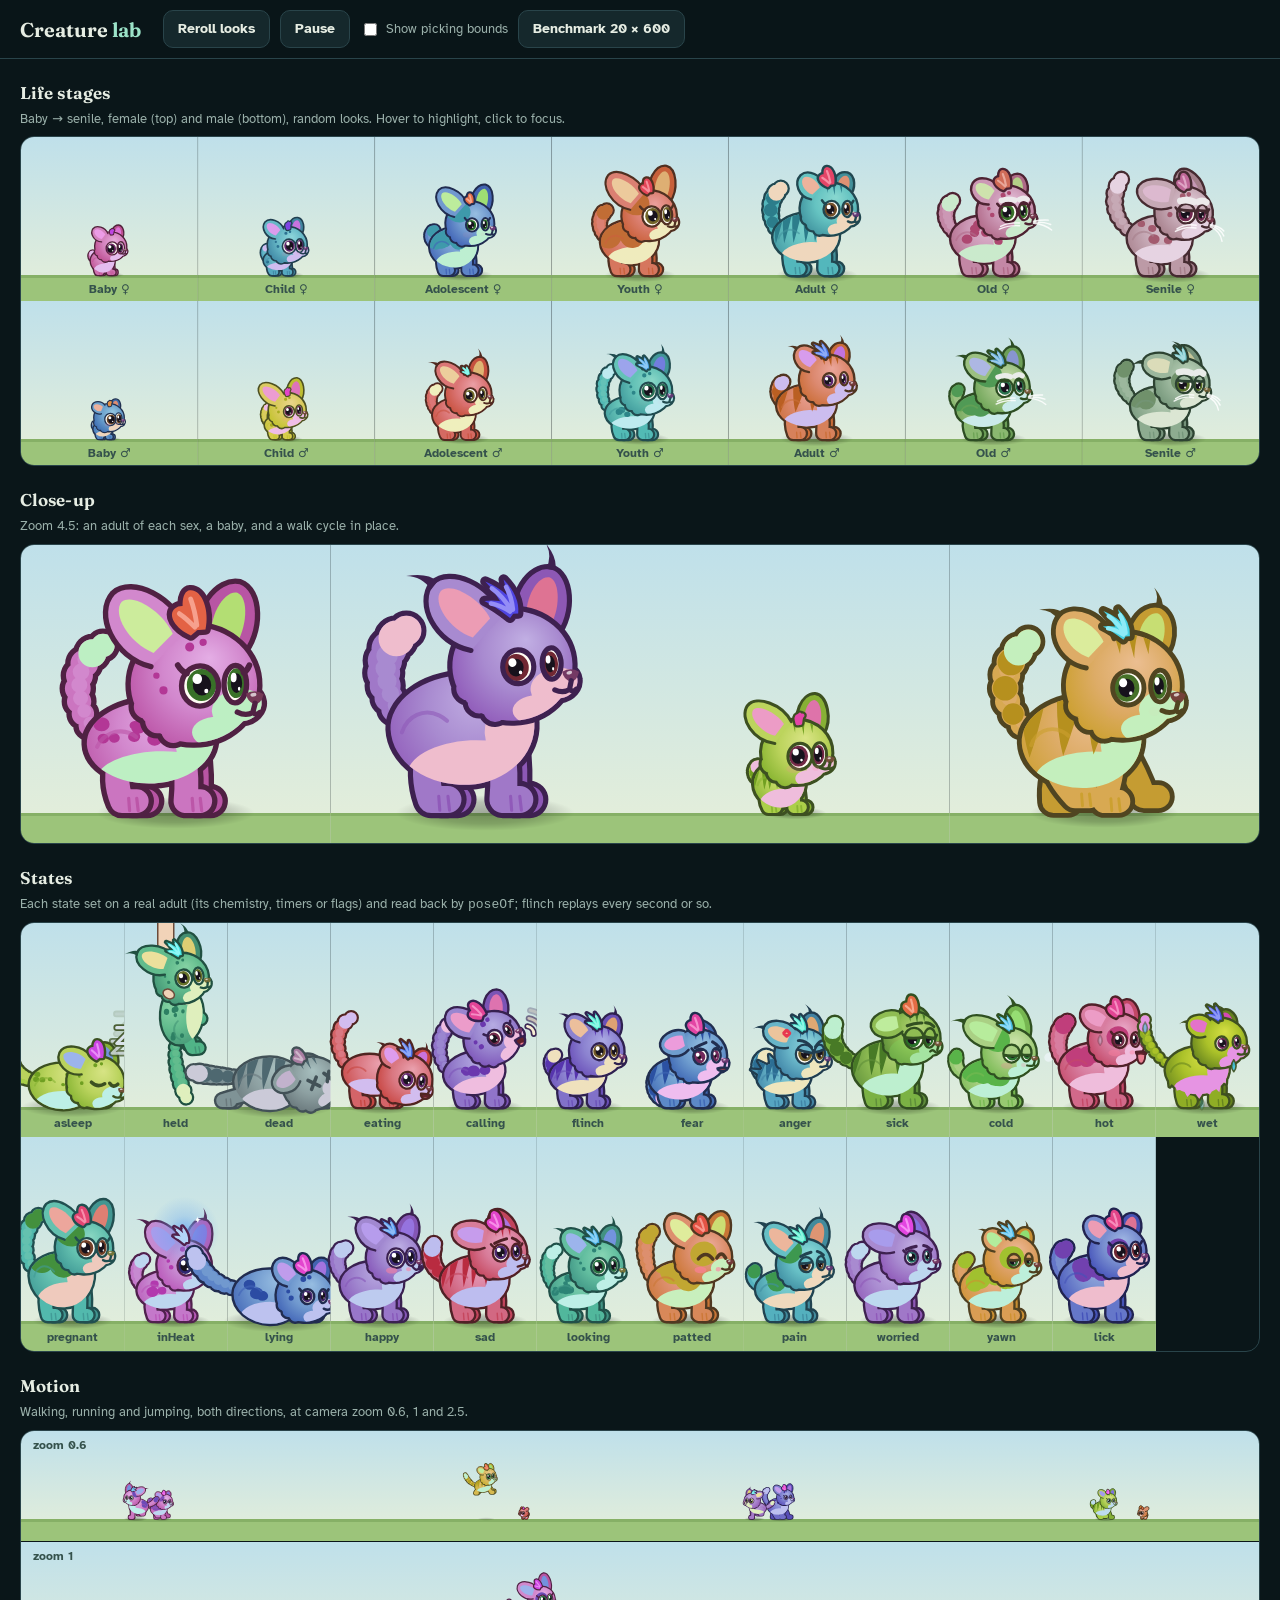
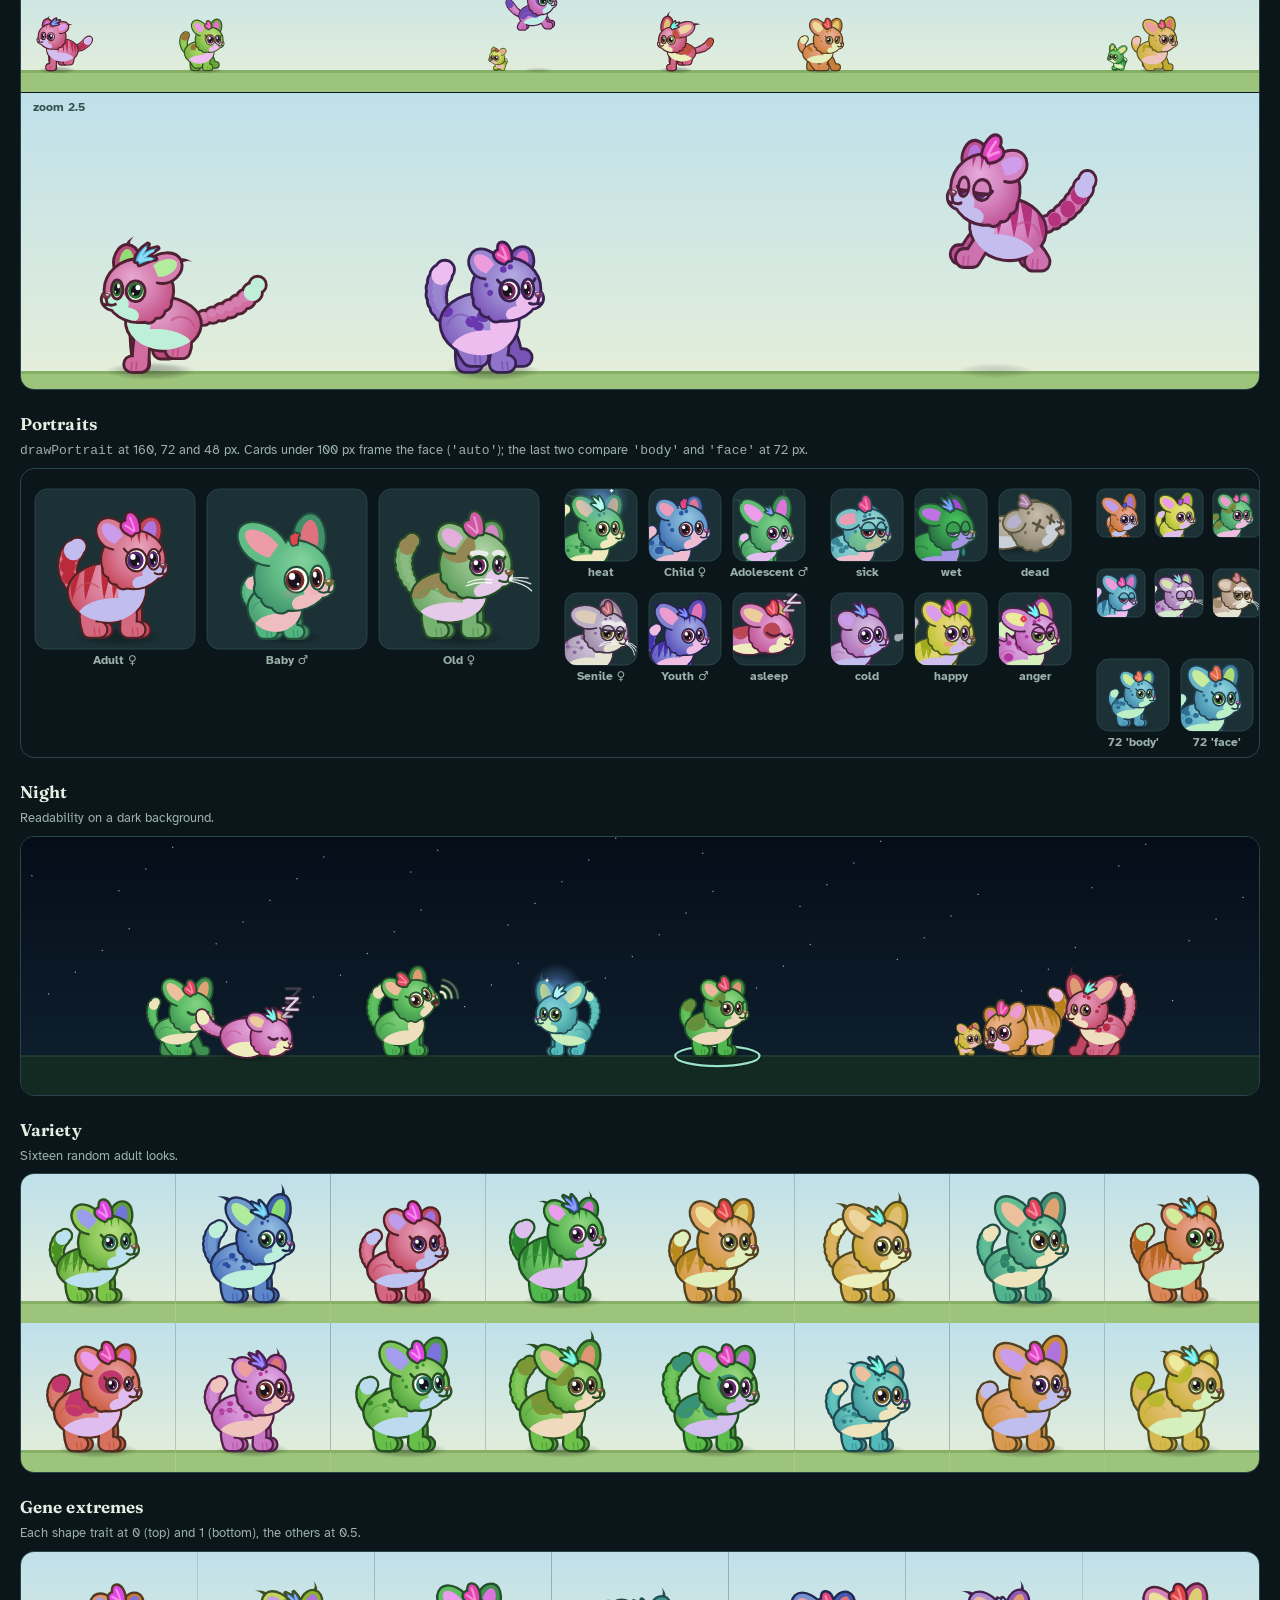
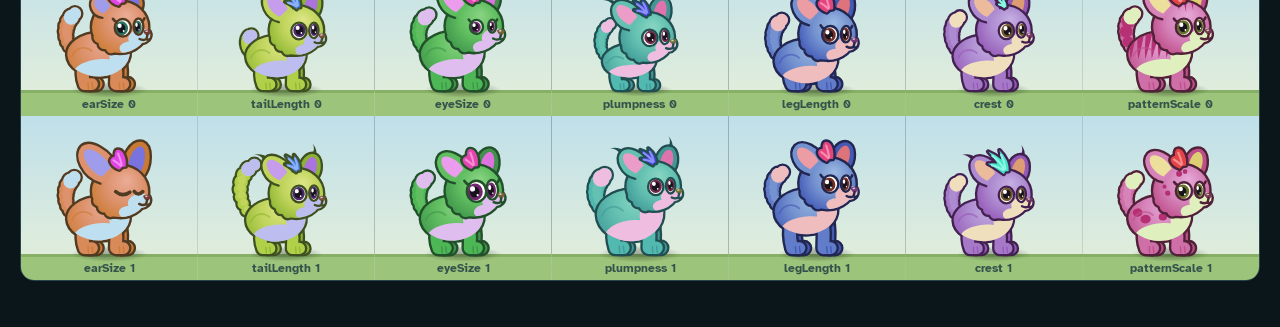
==== commit 7a044b41: "The landscape is data: src/sim/landscape.js (headless, before world.js) holds the Terrain, Evo.MAPS " ====
--- a/dev/creature-lab.html
+++ b/dev/creature-lab.html
@@ -98,6 +98,7 @@
   <script src="../src/sim/founder-brain.js"></script>
   <script src="../src/sim/founder-chem.js"></script>
   <script src="../src/sim/creature.js"></script>
+  <script src="../src/sim/landscape.js"></script>
   <script src="../src/sim/world.js"></script>
   <script src="../src/audio/synth.js"></script>
   <script src="../src/render/theme.js"></script>
--- a/styles/app.css
+++ b/styles/app.css
@@ -1,6 +1,6 @@
 /* ===== Tokens: colour always means the same thing (map, bars, brain) =====
-   The canvas renderers read these same variables at start-up (Evo.theme), so a colour
-   changed here changes everywhere. */
+   The canvas renderers read these same variables (Evo.theme, once, on first use), so a
+   colour changed here changes everywhere. */
 :root {
   --pond: #0f1e22; --pond-deep: #0a1619; --panel: #15282c; --panel-raised: #1b3136;
   --line: #29444a; --text: #e6ede3; --muted: #9ab0aa; --faint: #6b837e; --accent: #9be3c8;
@@ -296,7 +296,7 @@
 .dna-row .junk { color: #3d5a58; }
 .dna-row .prom { color: var(--text); text-decoration: underline; }
 
-/* Population */
+/* Population, World tiles and member rosters */
 .tiles { display: grid; grid-template-columns: repeat(4, 1fr); gap: 8px; }
 .tile { background: var(--panel-raised); border-radius: var(--r-sm); padding: 9px 10px; }
 .tile b { display: block; font-family: var(--display); font-size: 22px; font-weight: 650; line-height: 1.1; }
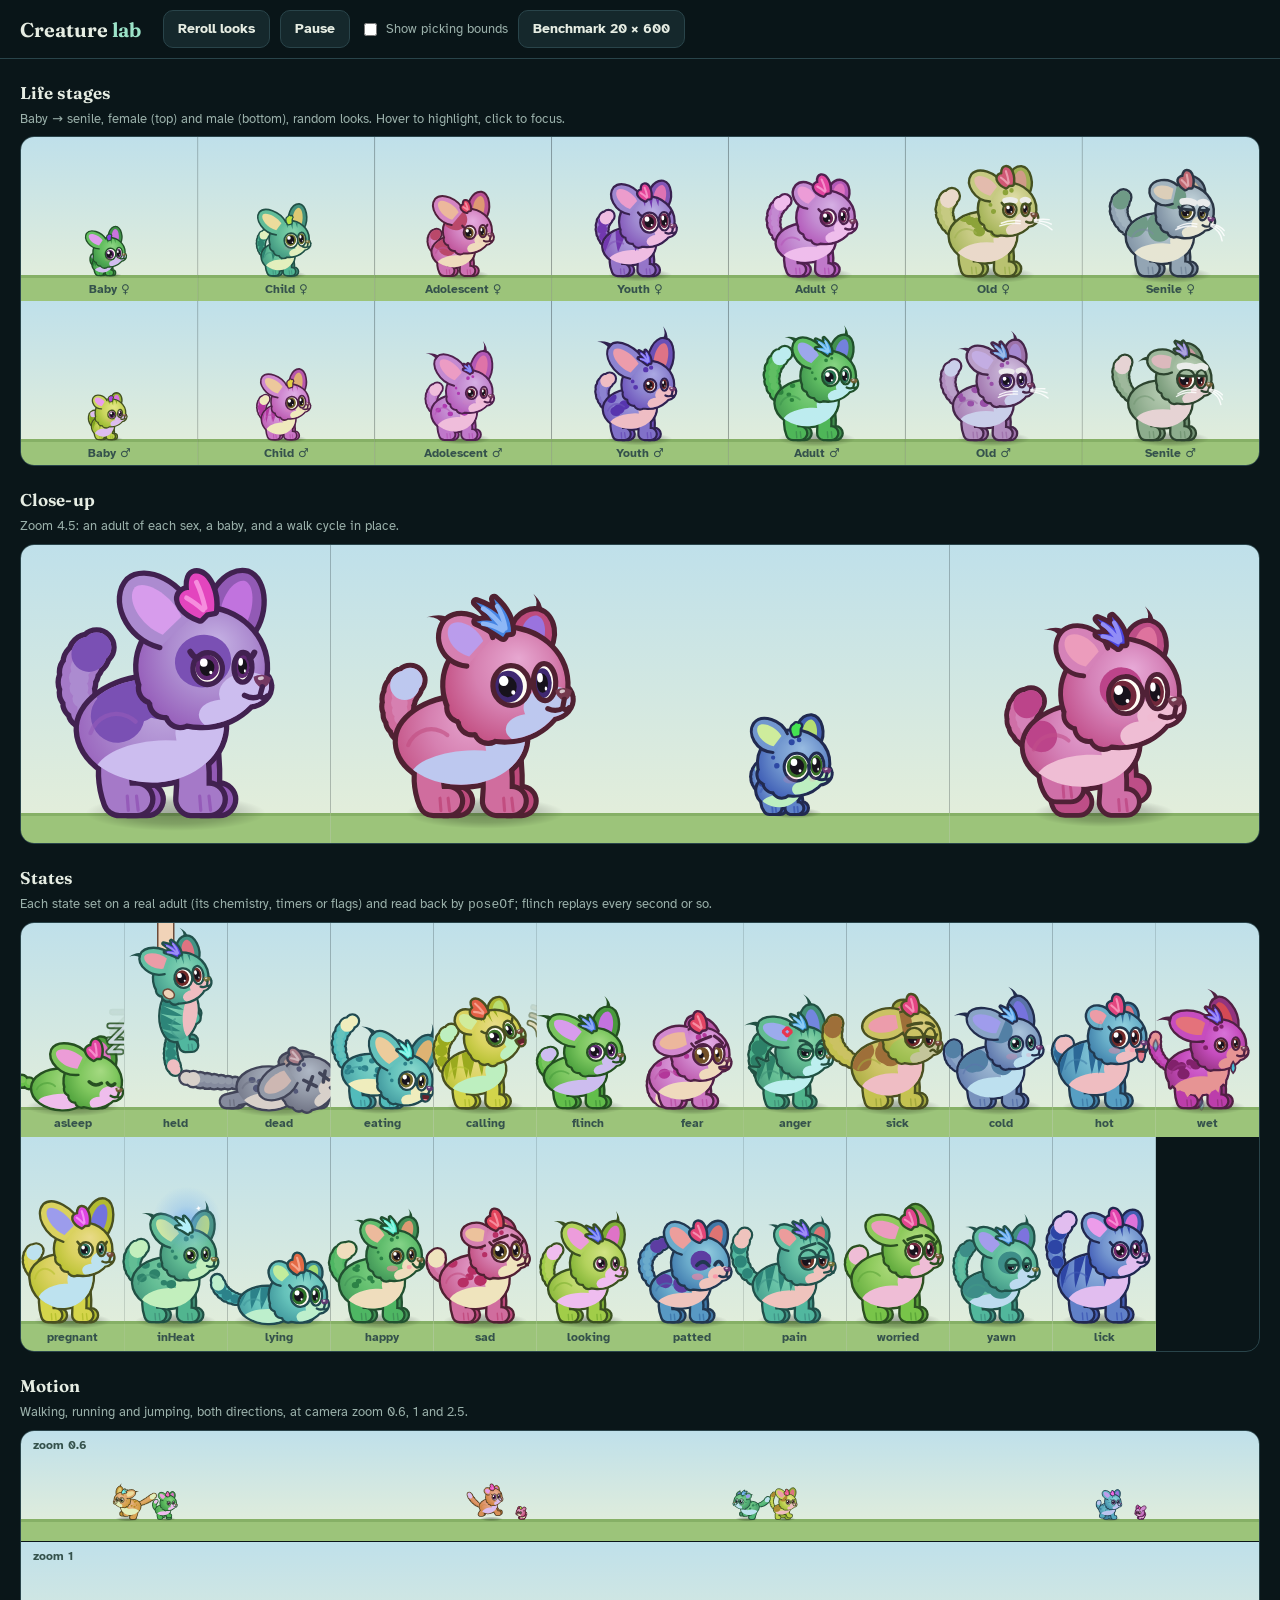
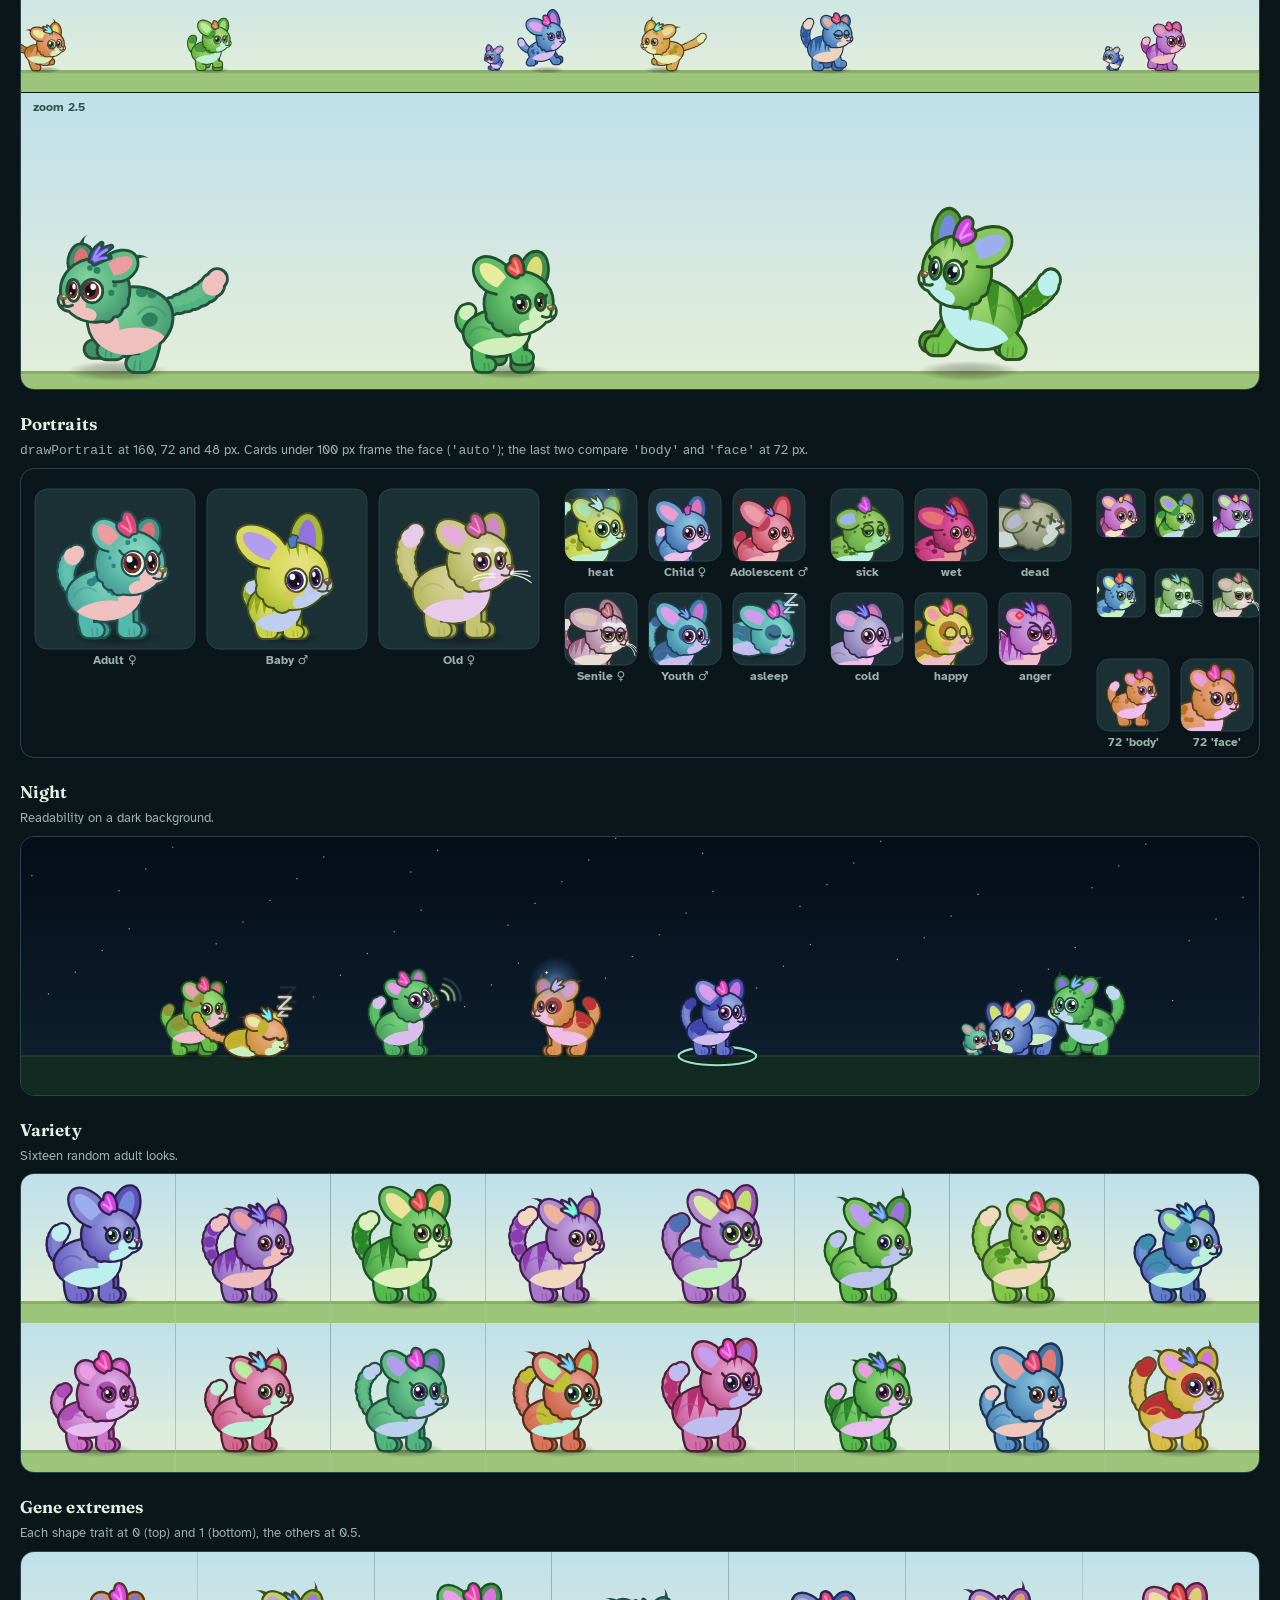
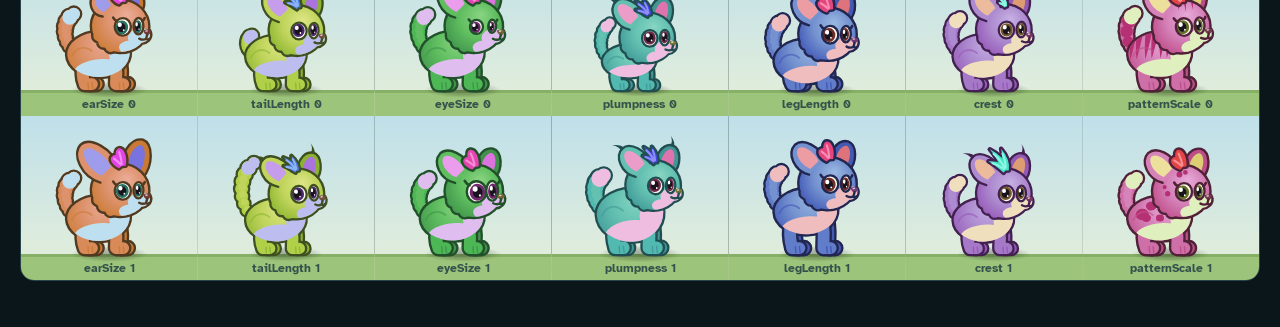
==== commit befcc52e: "The creature has a body of its own. A new body.js (Evo.Body, at creature.body) holds everything insi" ====
--- a/dev/creature-lab.html
+++ b/dev/creature-lab.html
@@ -97,6 +97,7 @@
   <script src="../src/sim/founder.js"></script>
   <script src="../src/sim/founder-brain.js"></script>
   <script src="../src/sim/founder-chem.js"></script>
+  <script src="../src/sim/body.js"></script>
   <script src="../src/sim/creature.js"></script>
   <script src="../src/sim/landscape.js"></script>
   <script src="../src/sim/world.js"></script>
--- a/styles/app.css
+++ b/styles/app.css
@@ -190,7 +190,6 @@
 .mind-row.alert .mind-k, .mind-row.alert .mind-v b { color: var(--stress); }
 .mind-meter { display: grid; grid-template-columns: 70px 1fr; gap: 10px; align-items: center; }
 .brain-tools { display: flex; gap: 8px; flex-wrap: wrap; align-items: center; margin-bottom: -8px; }
-.seg-group { display: flex; gap: 2px; padding: 2px; border-radius: 10px; background: var(--panel); border: 1px solid var(--line); }
 .brain-tools > .seg-btn { border: 1px solid var(--line); margin-left: auto; }
 .seg-btn { height: 30px; padding: 0 11px; border-radius: 8px; font-size: 13px; color: var(--muted); }
 .seg-btn[aria-pressed="true"] { background: var(--panel-raised); color: var(--text); font-weight: 700; }
@@ -201,7 +200,6 @@
 .legend i { display: inline-block; width: 9px; height: 9px; border-radius: 50%; margin-right: 5px; vertical-align: 0; }
 .legend i.ring { background: none; border: 2px solid; width: 11px; height: 11px; vertical-align: -1px; }
 .legend i.line { width: 14px; height: 3px; border-radius: 2px; vertical-align: 3px; }
-#deck-brain:not(.anatomy) .anatomy-only { display: none; }
 .role { margin: 0; font-size: 13px; color: var(--muted); }
 .neuron-card { background: var(--panel-raised); border-radius: var(--r-md); padding: 12px; display: grid; gap: 10px; }
 #neuronDetail, #regionDetail { display: grid; gap: 10px; }
@@ -222,7 +220,7 @@
 .link:hover { background: rgba(255,255,255,0.04); }
 .link.active { background: color-mix(in srgb, var(--pulse) 8%, transparent); }
 .link .who { white-space: nowrap; overflow: hidden; text-overflow: ellipsis; }
-.link .delay { color: var(--faint); text-align: right; font-variant-numeric: tabular-nums; }
+.link .delay { color: var(--faint); text-align: right; font-variant-numeric: tabular-nums; white-space: nowrap; }
 .strength { height: 6px; border-radius: 3px; background: var(--track); position: relative; overflow: hidden; }
 .strength span { position: absolute; top: 0; bottom: 0; }
 
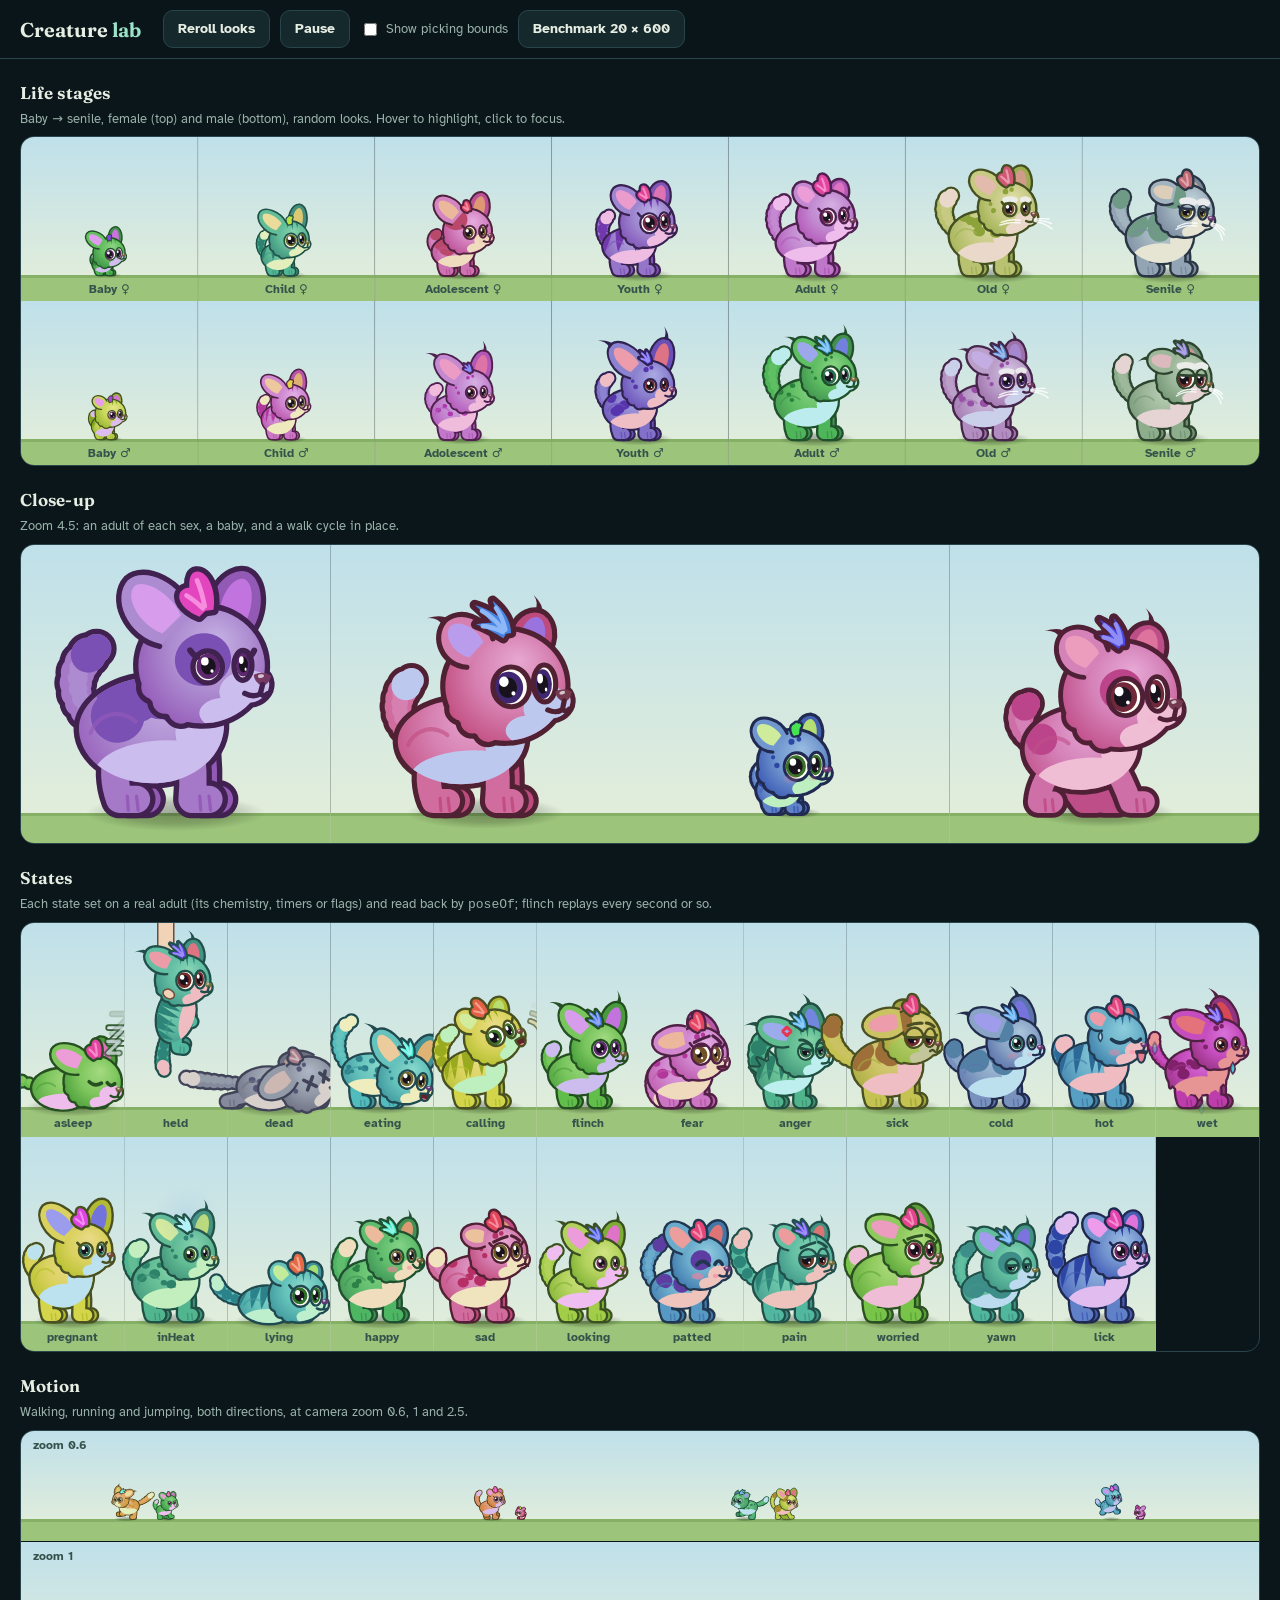
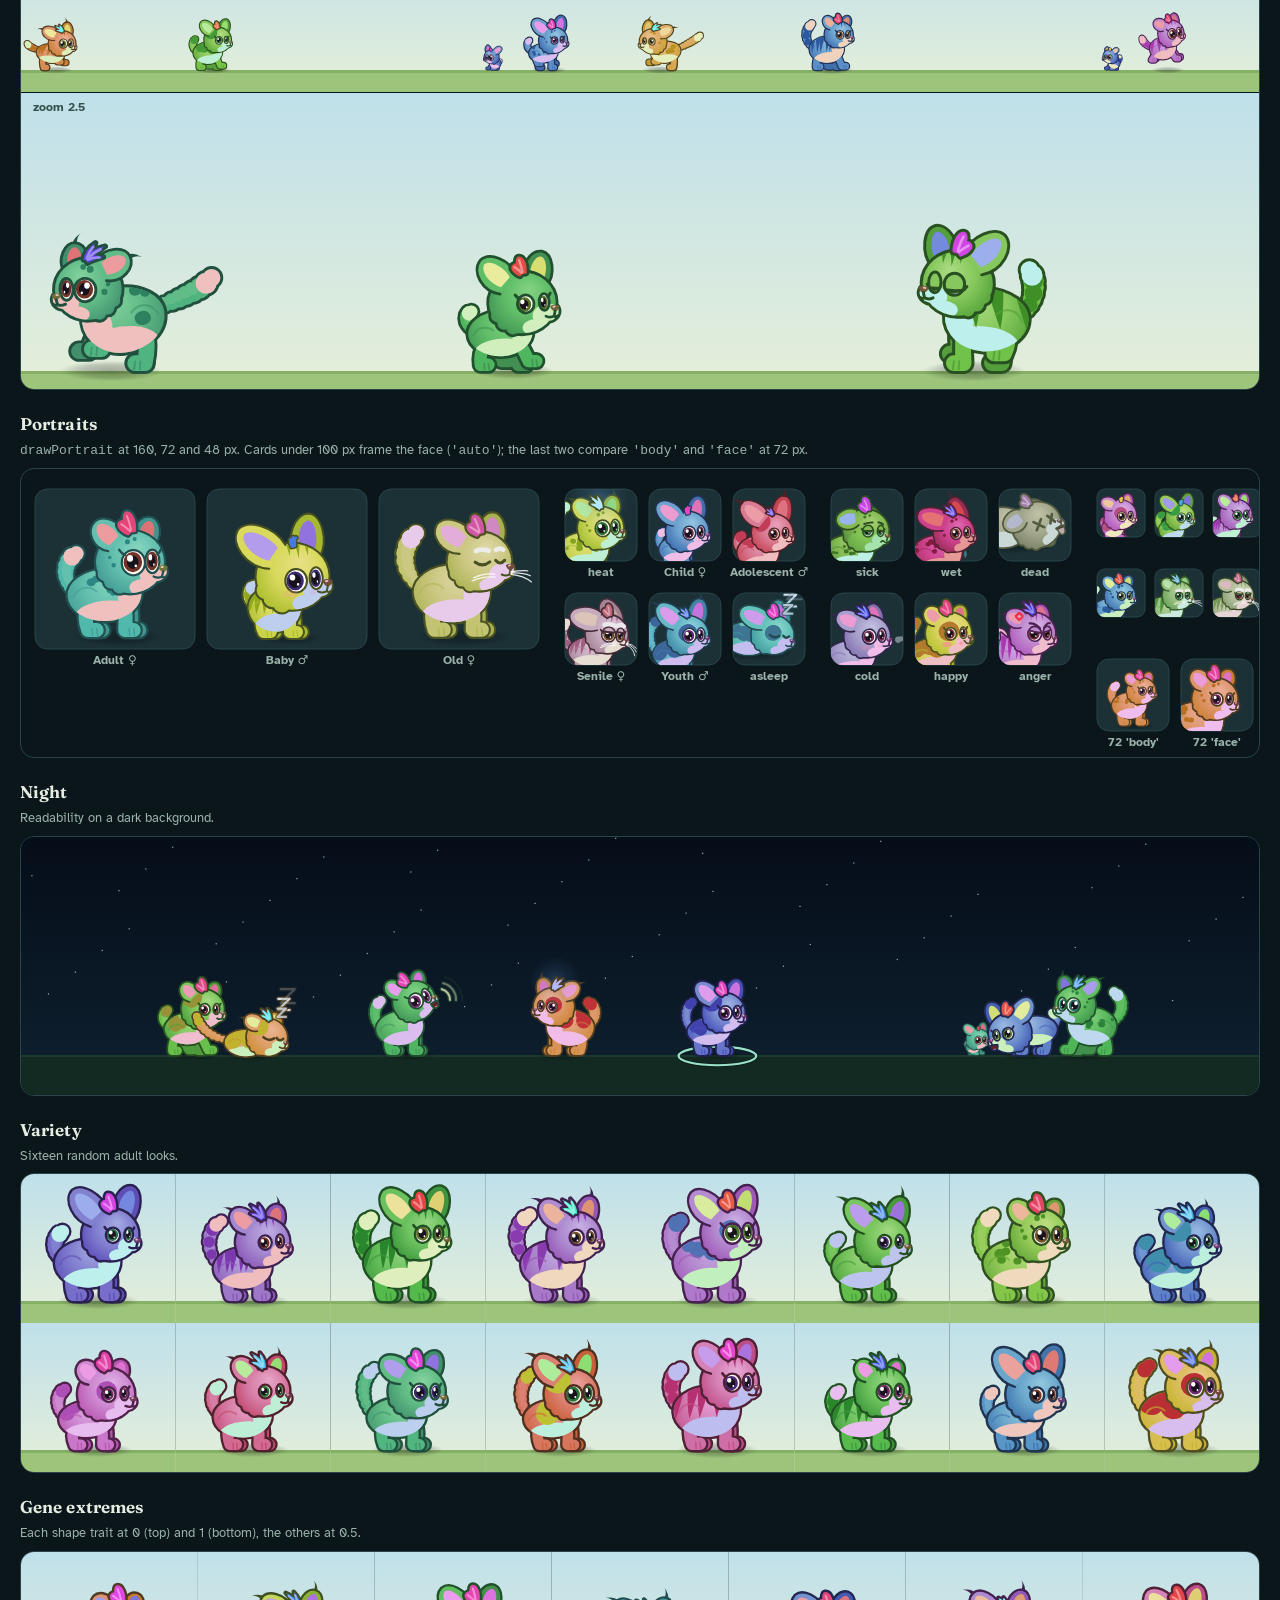
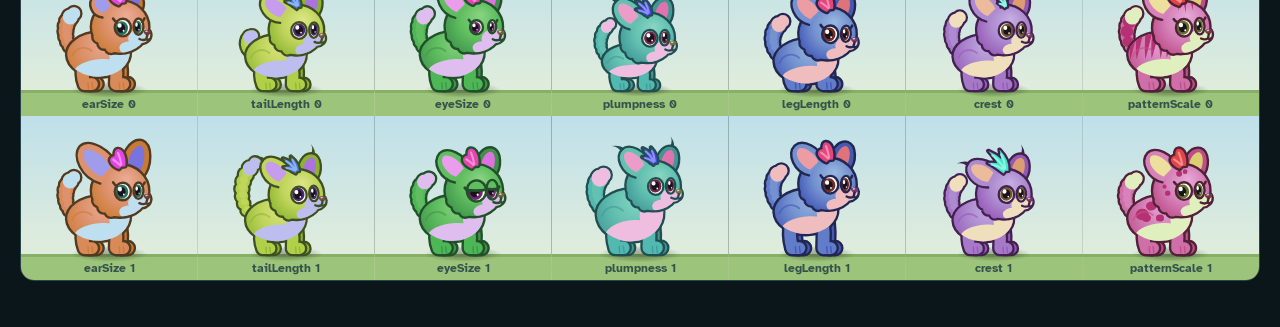
==== commit 75dd384e: "The senses get a file of their own. senses.js holds every way the body and the world reach the brain" ====
--- a/dev/creature-lab.html
+++ b/dev/creature-lab.html
@@ -98,6 +98,7 @@
   <script src="../src/sim/founder-brain.js"></script>
   <script src="../src/sim/founder-chem.js"></script>
   <script src="../src/sim/body.js"></script>
+  <script src="../src/sim/senses.js"></script>
   <script src="../src/sim/creature.js"></script>
   <script src="../src/sim/landscape.js"></script>
   <script src="../src/sim/world.js"></script>
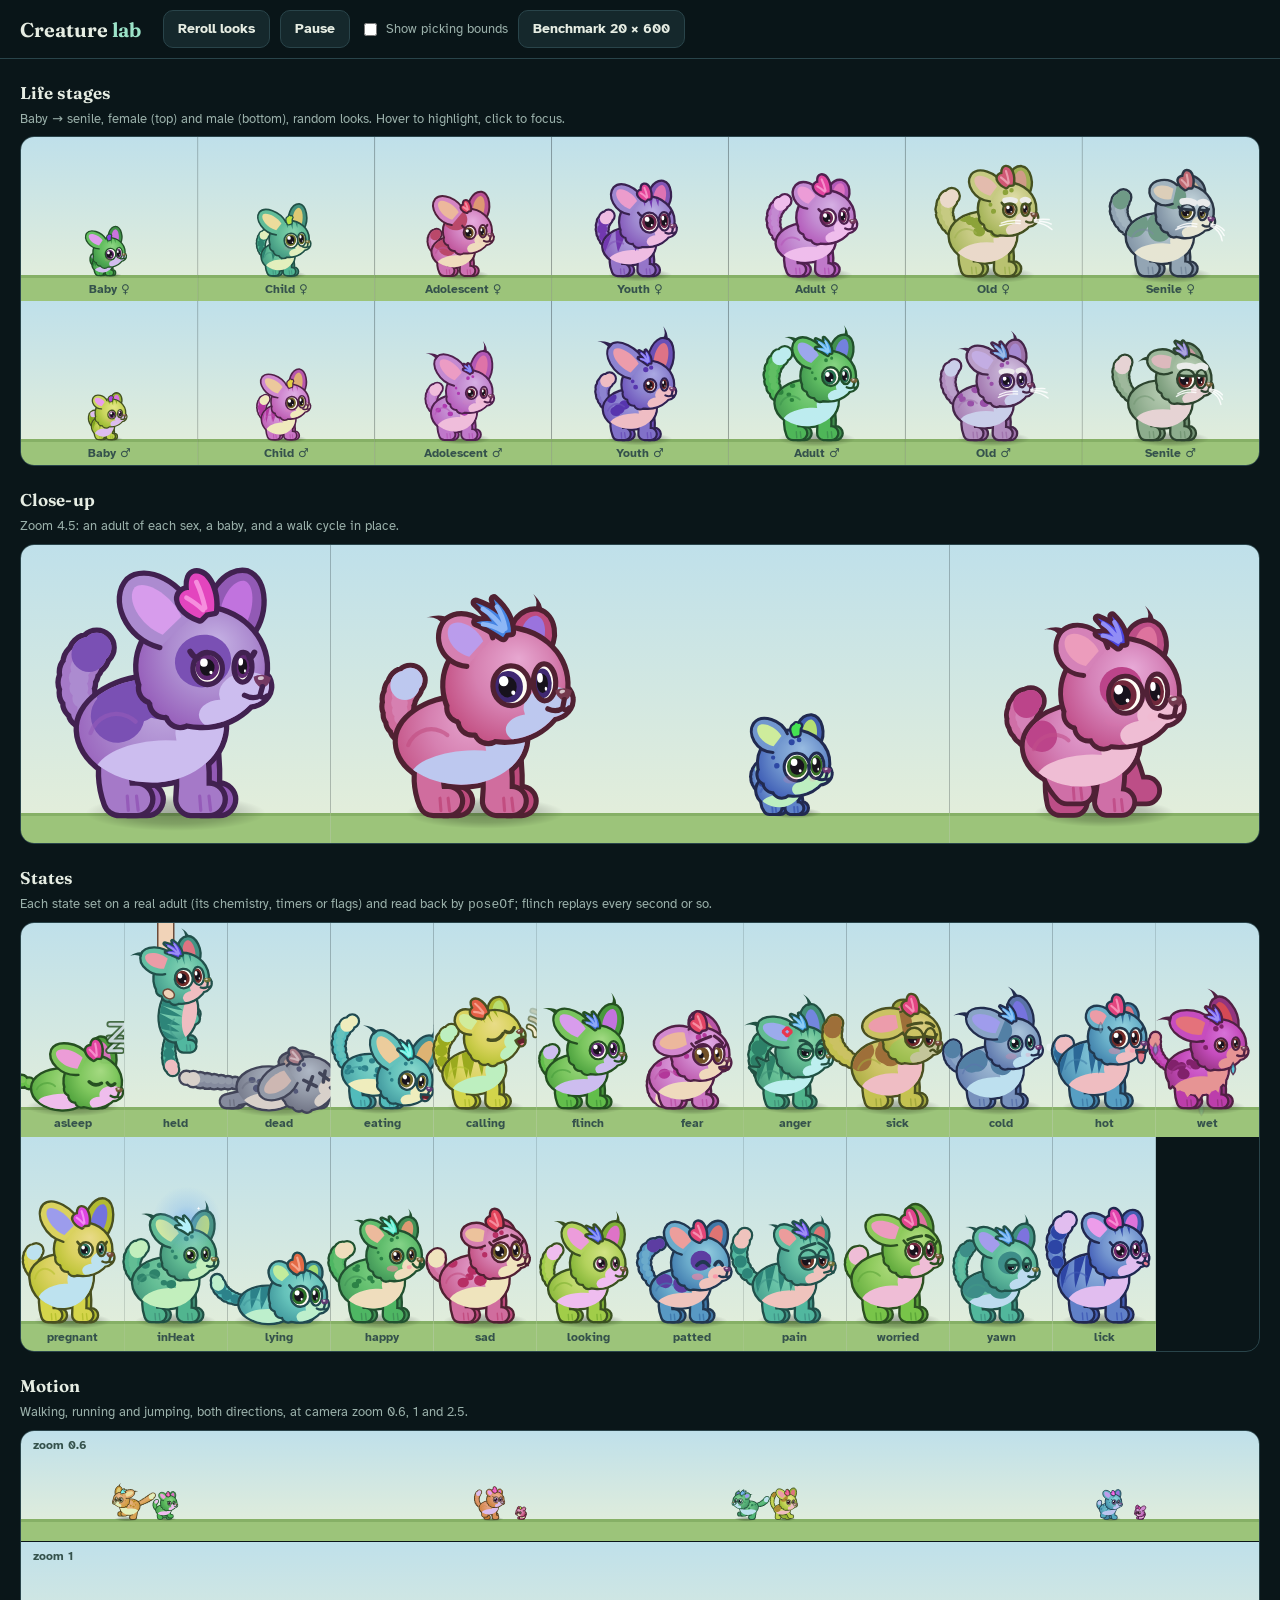
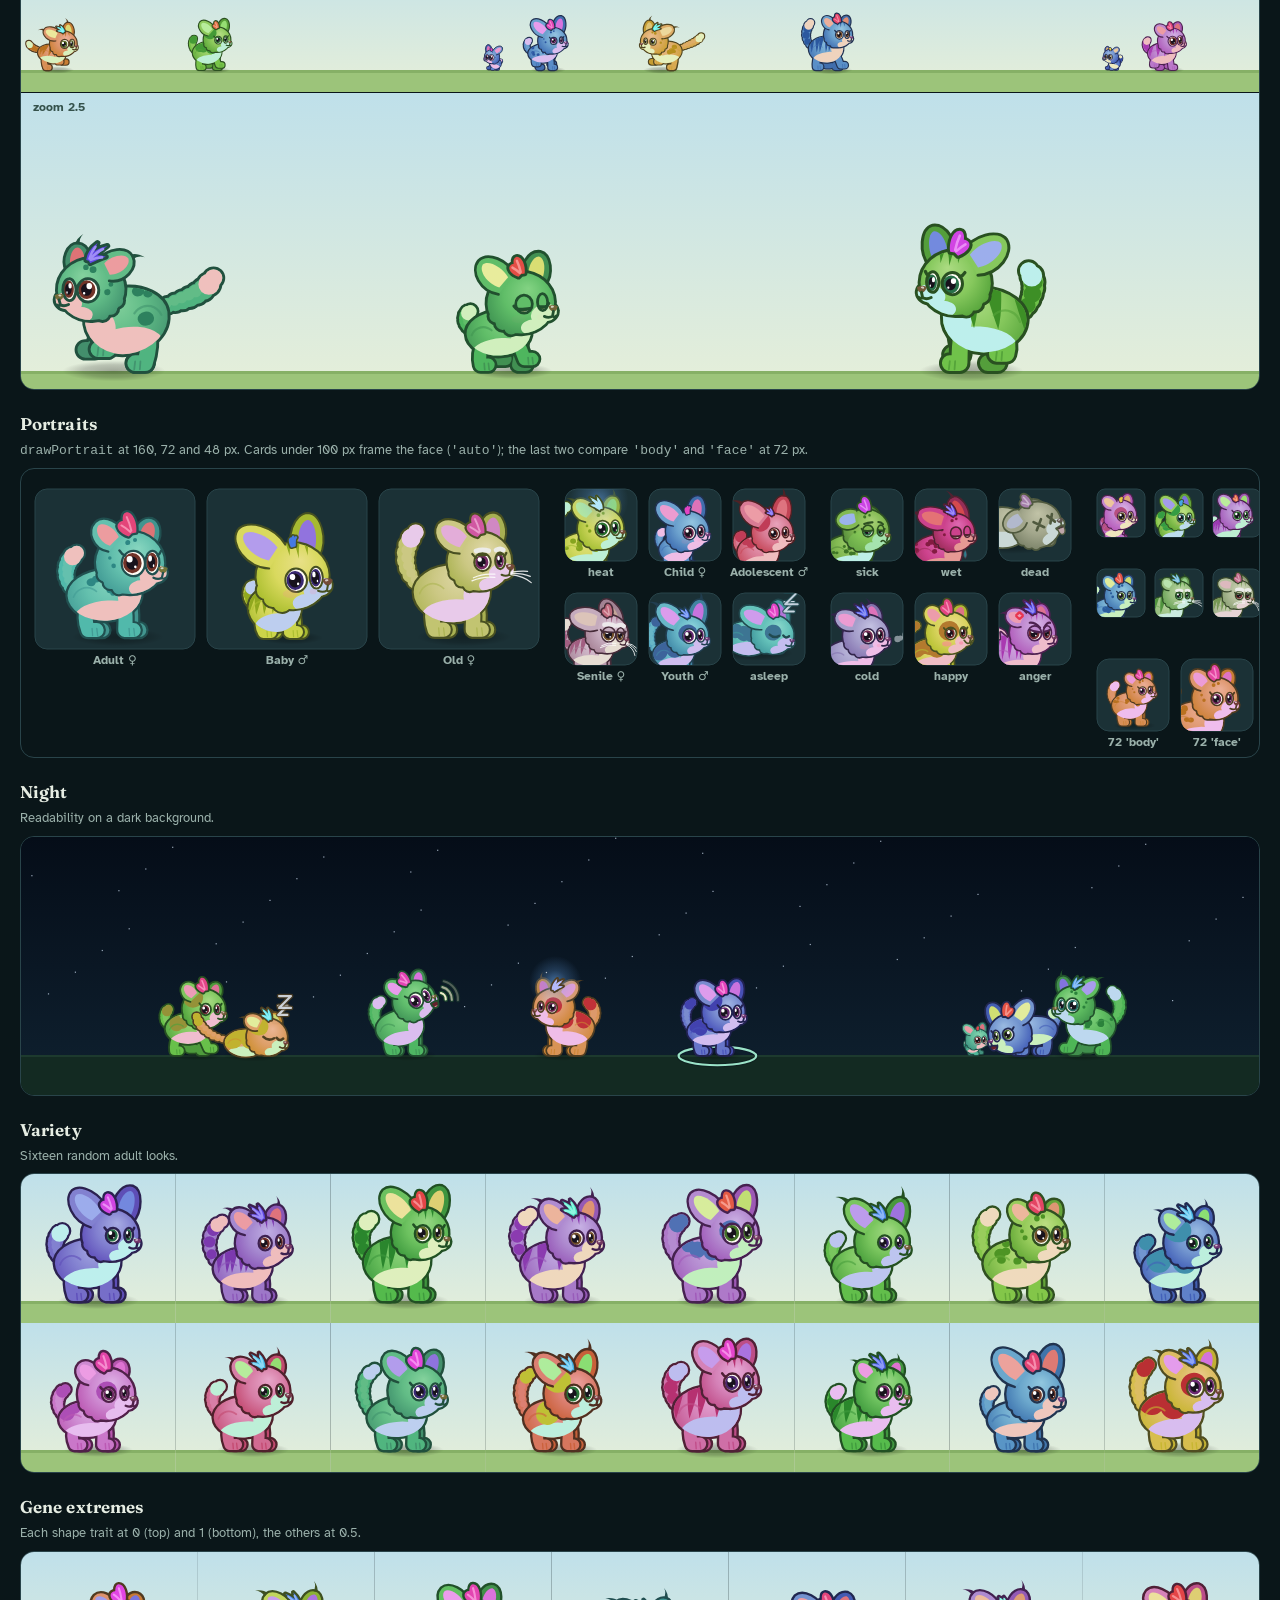
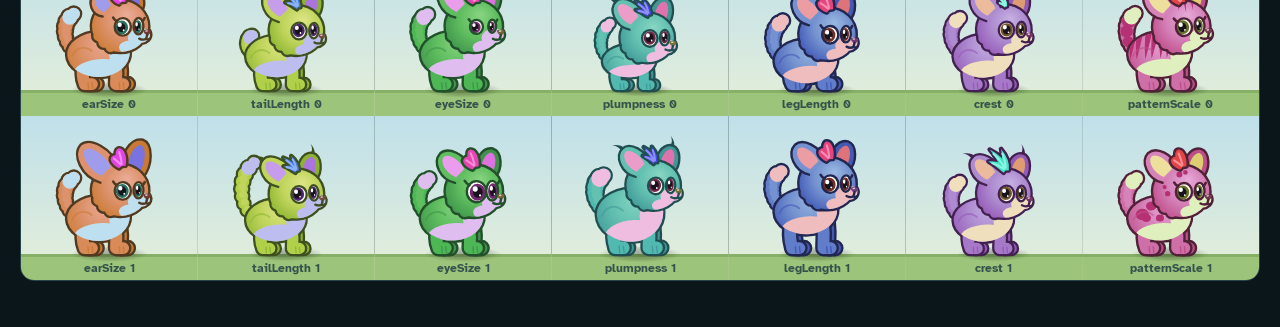
==== commit 135bf61a: "The muscles get a file of their own. muscles.js holds every way the brain reaches the body and the w" ====
--- a/dev/creature-lab.html
+++ b/dev/creature-lab.html
@@ -99,6 +99,7 @@
   <script src="../src/sim/founder-chem.js"></script>
   <script src="../src/sim/body.js"></script>
   <script src="../src/sim/senses.js"></script>
+  <script src="../src/sim/muscles.js"></script>
   <script src="../src/sim/creature.js"></script>
   <script src="../src/sim/landscape.js"></script>
   <script src="../src/sim/world.js"></script>
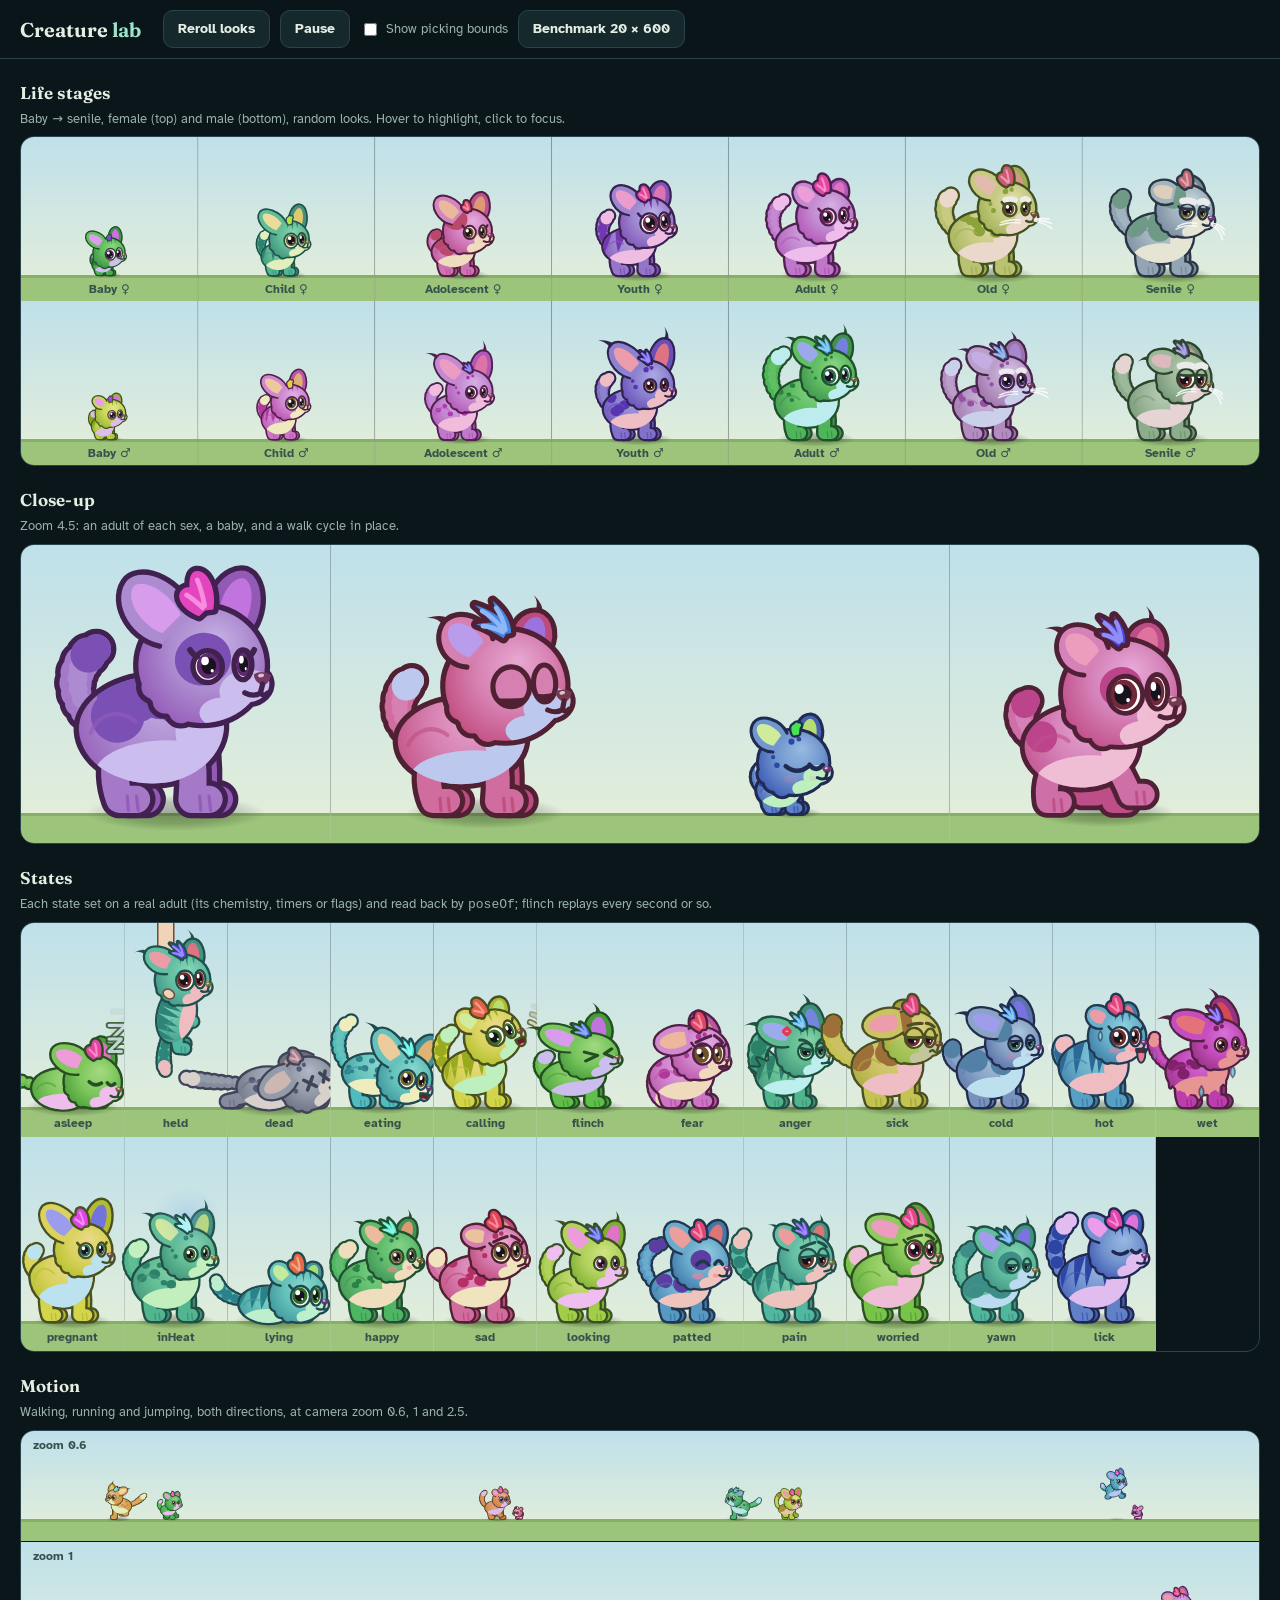
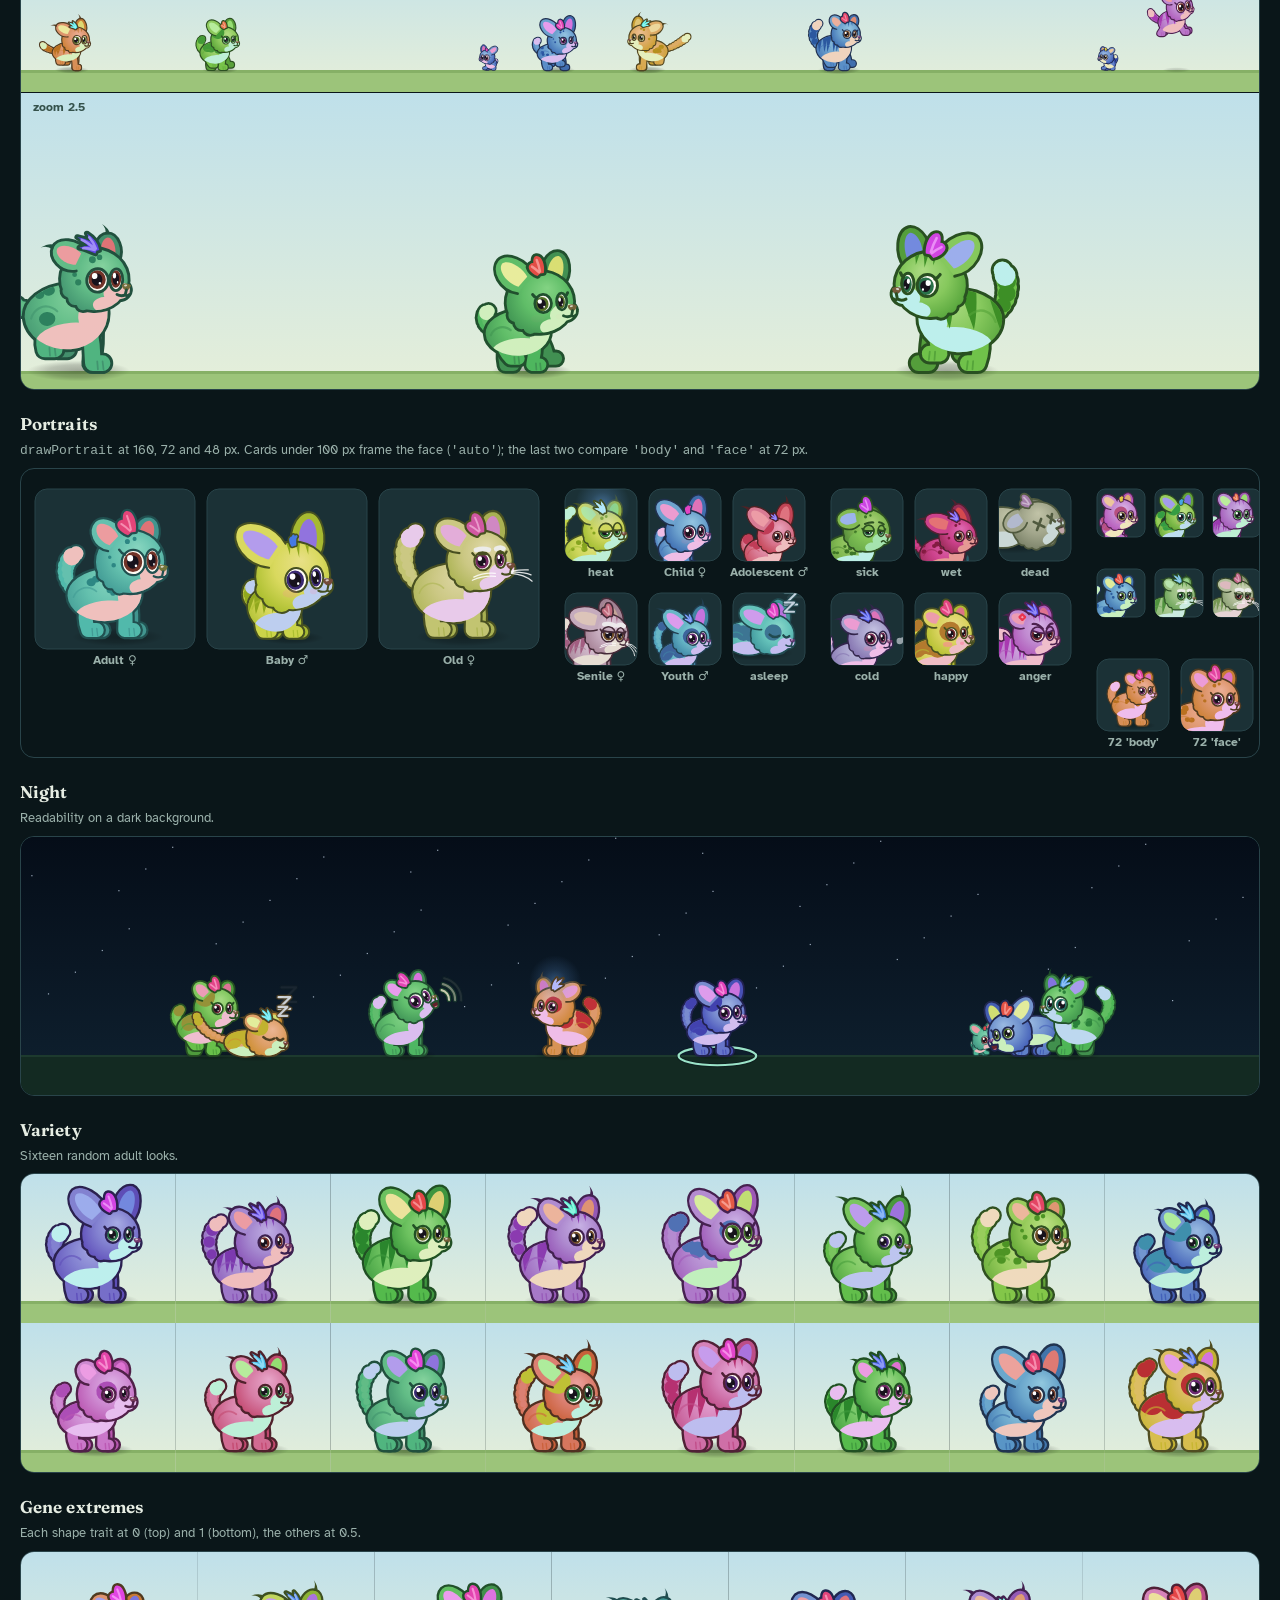
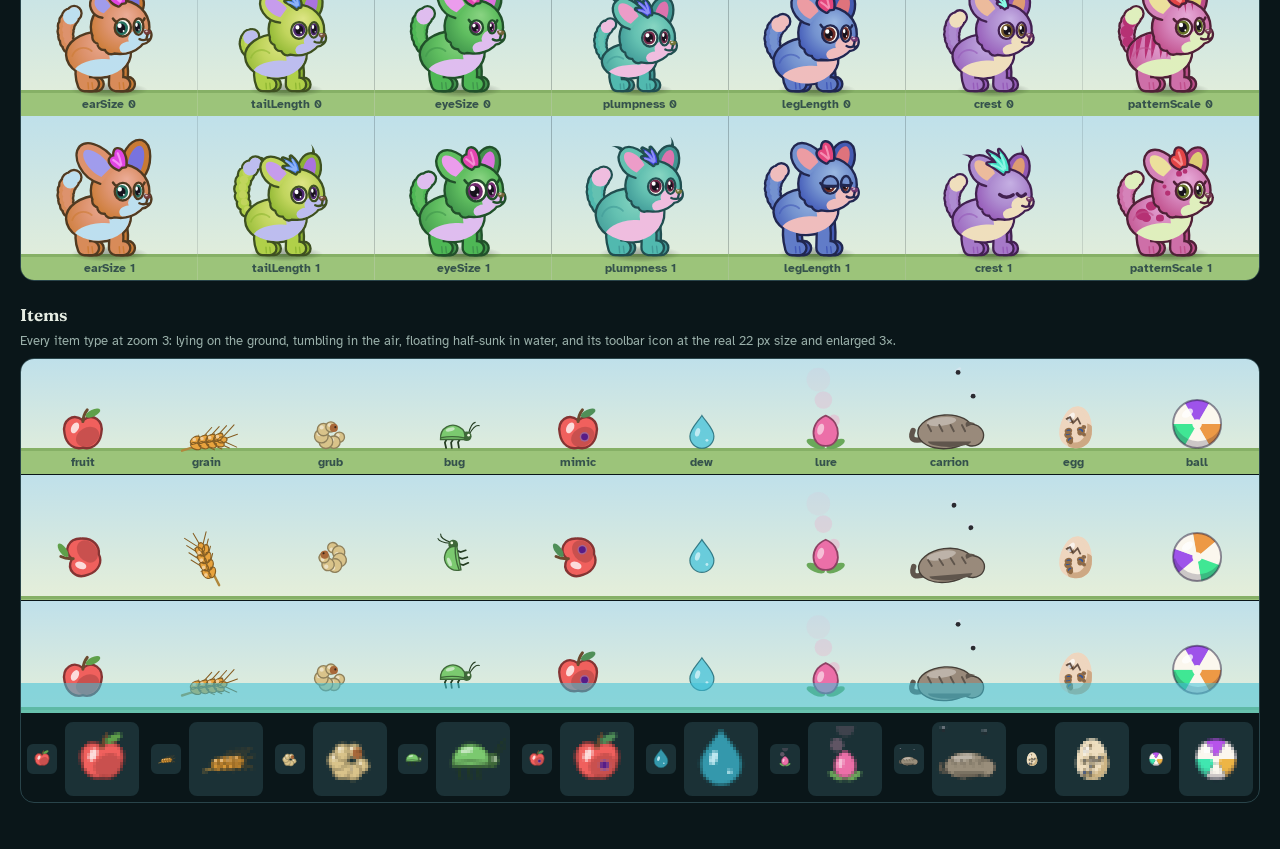
==== commit cdb9b4b7: "The creature lab shows the items and can fingerprint its pixels. A new Items section draws every ite" ====
--- a/dev/creature-lab.html
+++ b/dev/creature-lab.html
@@ -31,6 +31,7 @@
     #night { height: 260px; }
     #variety { height: 300px; }
     #extremes { height: 330px; }
+    #items { height: 445px; }
   </style>
 </head>
 <body>
@@ -83,6 +84,11 @@
       <p>Each shape trait at 0 (top) and 1 (bottom), the others at 0.5.</p>
       <canvas class="scene" id="extremes"></canvas>
     </section>
+    <section>
+      <h2>Items</h2>
+      <p>Every item type at zoom 3: lying on the ground, tumbling in the air, floating half-sunk in water, and its toolbar icon at the real 22 px size and enlarged 3×.</p>
+      <canvas class="scene" id="items"></canvas>
+    </section>
   </main>
 
   <!-- The same src/ scripts as index.html, in the same order (keep the two lists in step); the lab
--- a/styles/app.css
+++ b/styles/app.css
@@ -319,7 +319,7 @@
 .compact .tool { width: 50px; }
 .compact .bars.two-col { grid-template-columns: 1fr; }
 @container (max-width: 1100px) { #strip { max-width: calc(100% - 330px); left: auto; right: 10px; transform: none; top: 60px; } }
-.compact .tab-text { display: none; }
+.compact .tab-text { position: absolute; width: 1px; height: 1px; overflow: hidden; clip-path: inset(50%); white-space: nowrap; } /* hidden, but still the tab's name */
 .compact .tab { font-size: 17px; }
 @media (max-width: 420px) {
   .tiles { grid-template-columns: repeat(2, 1fr); } .learn-row { grid-template-columns: 1fr 70px 92px; }
